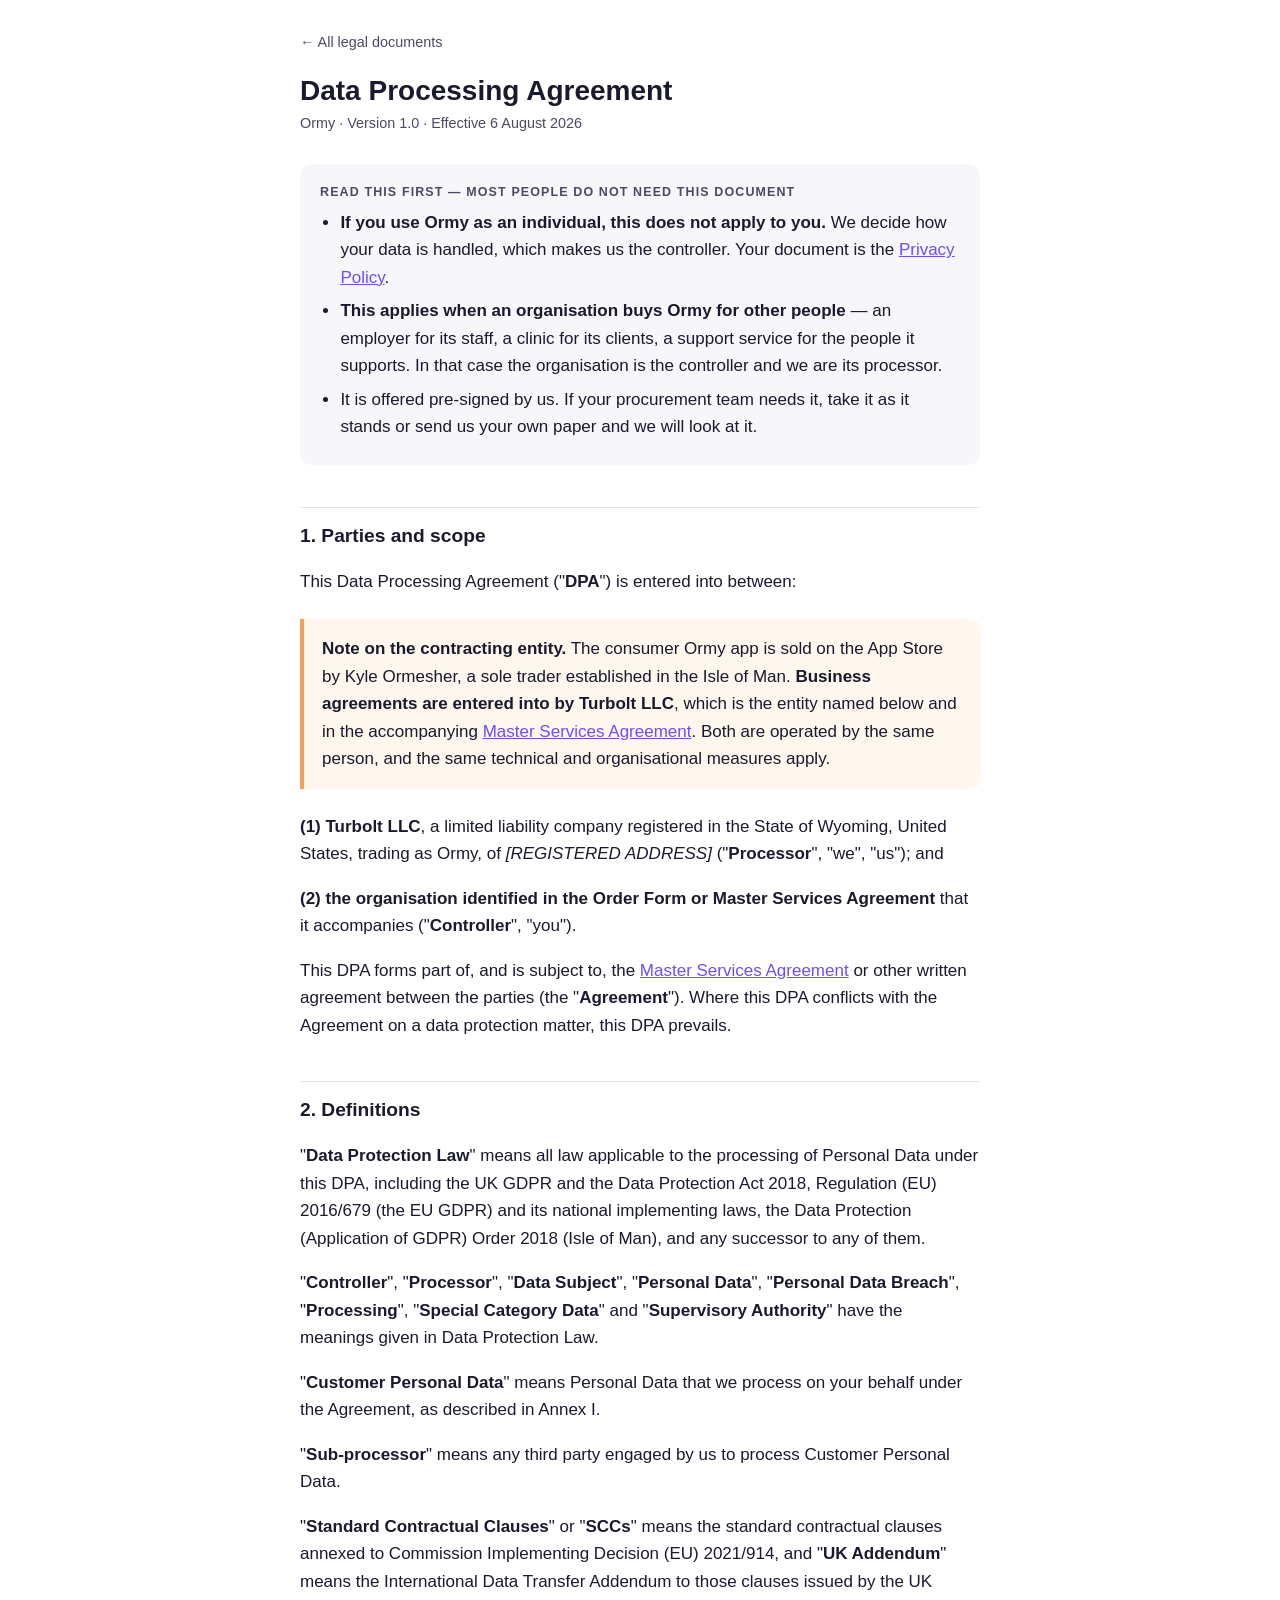
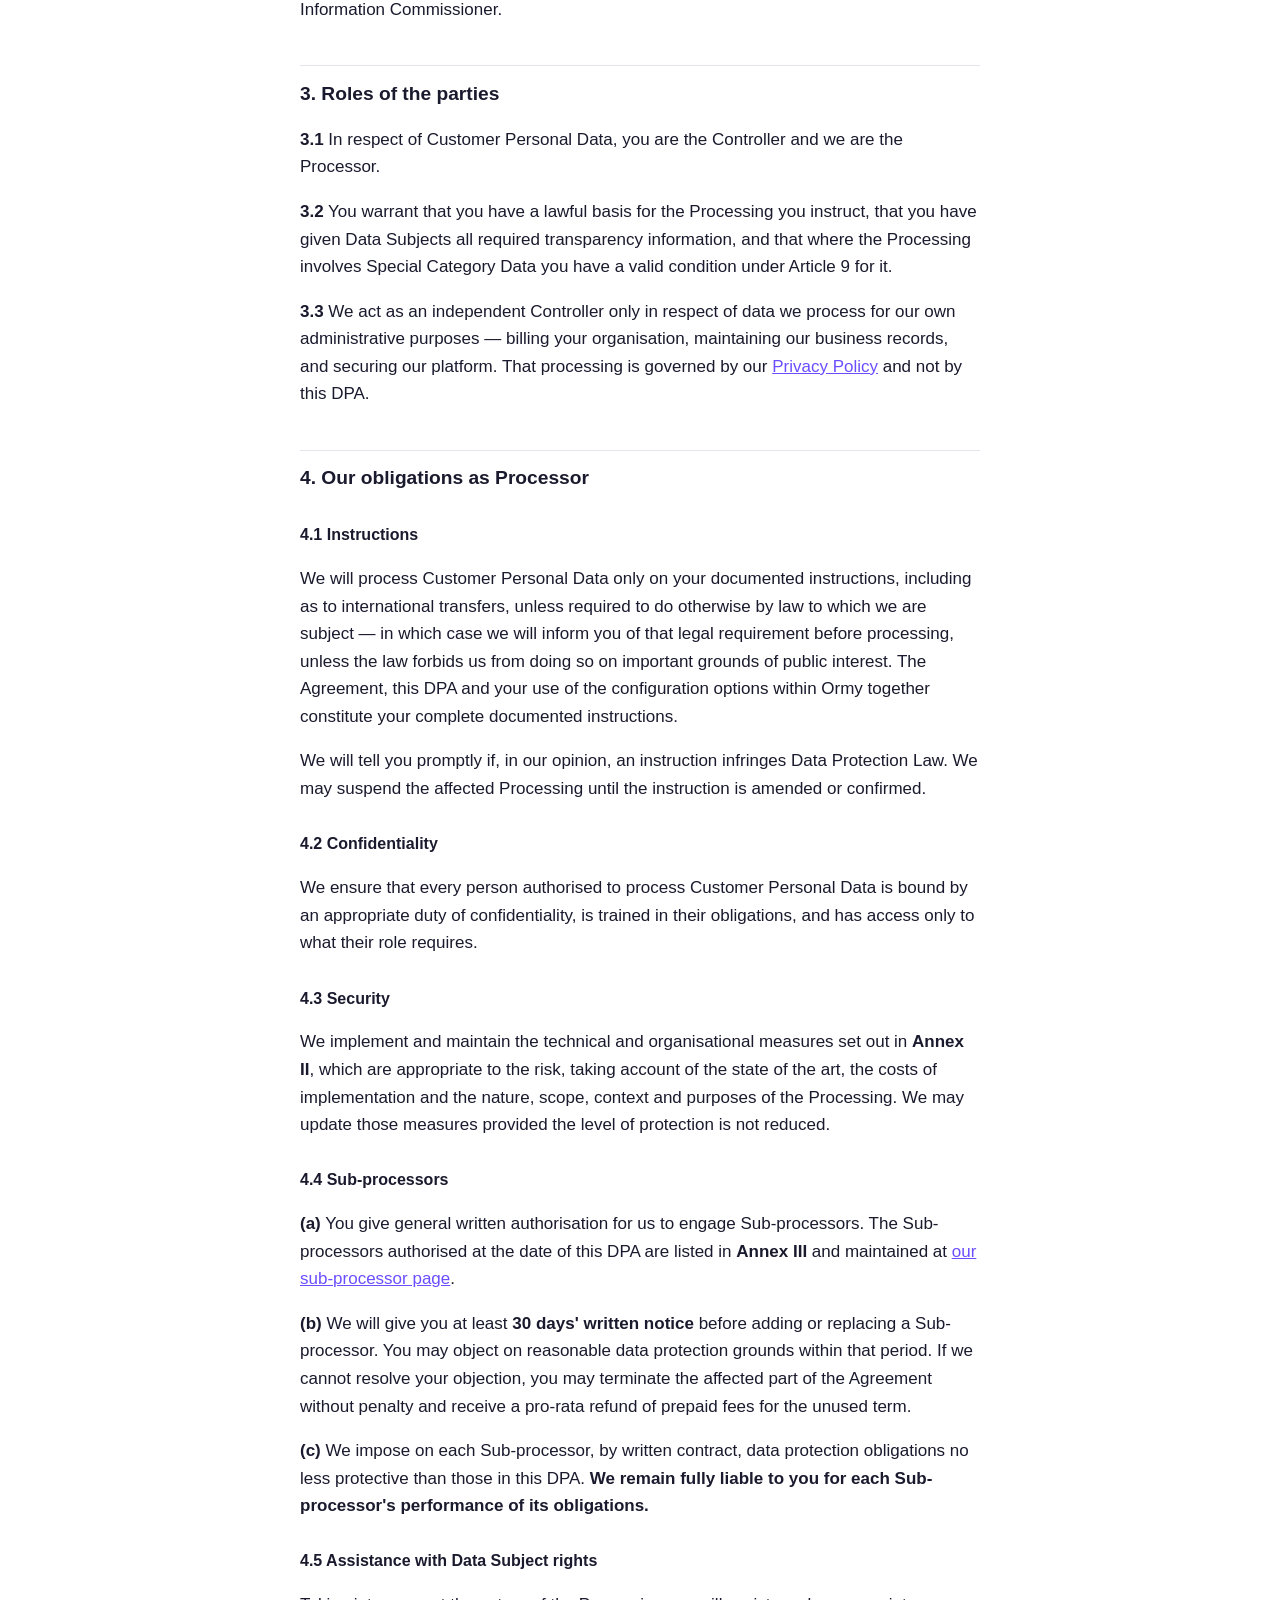
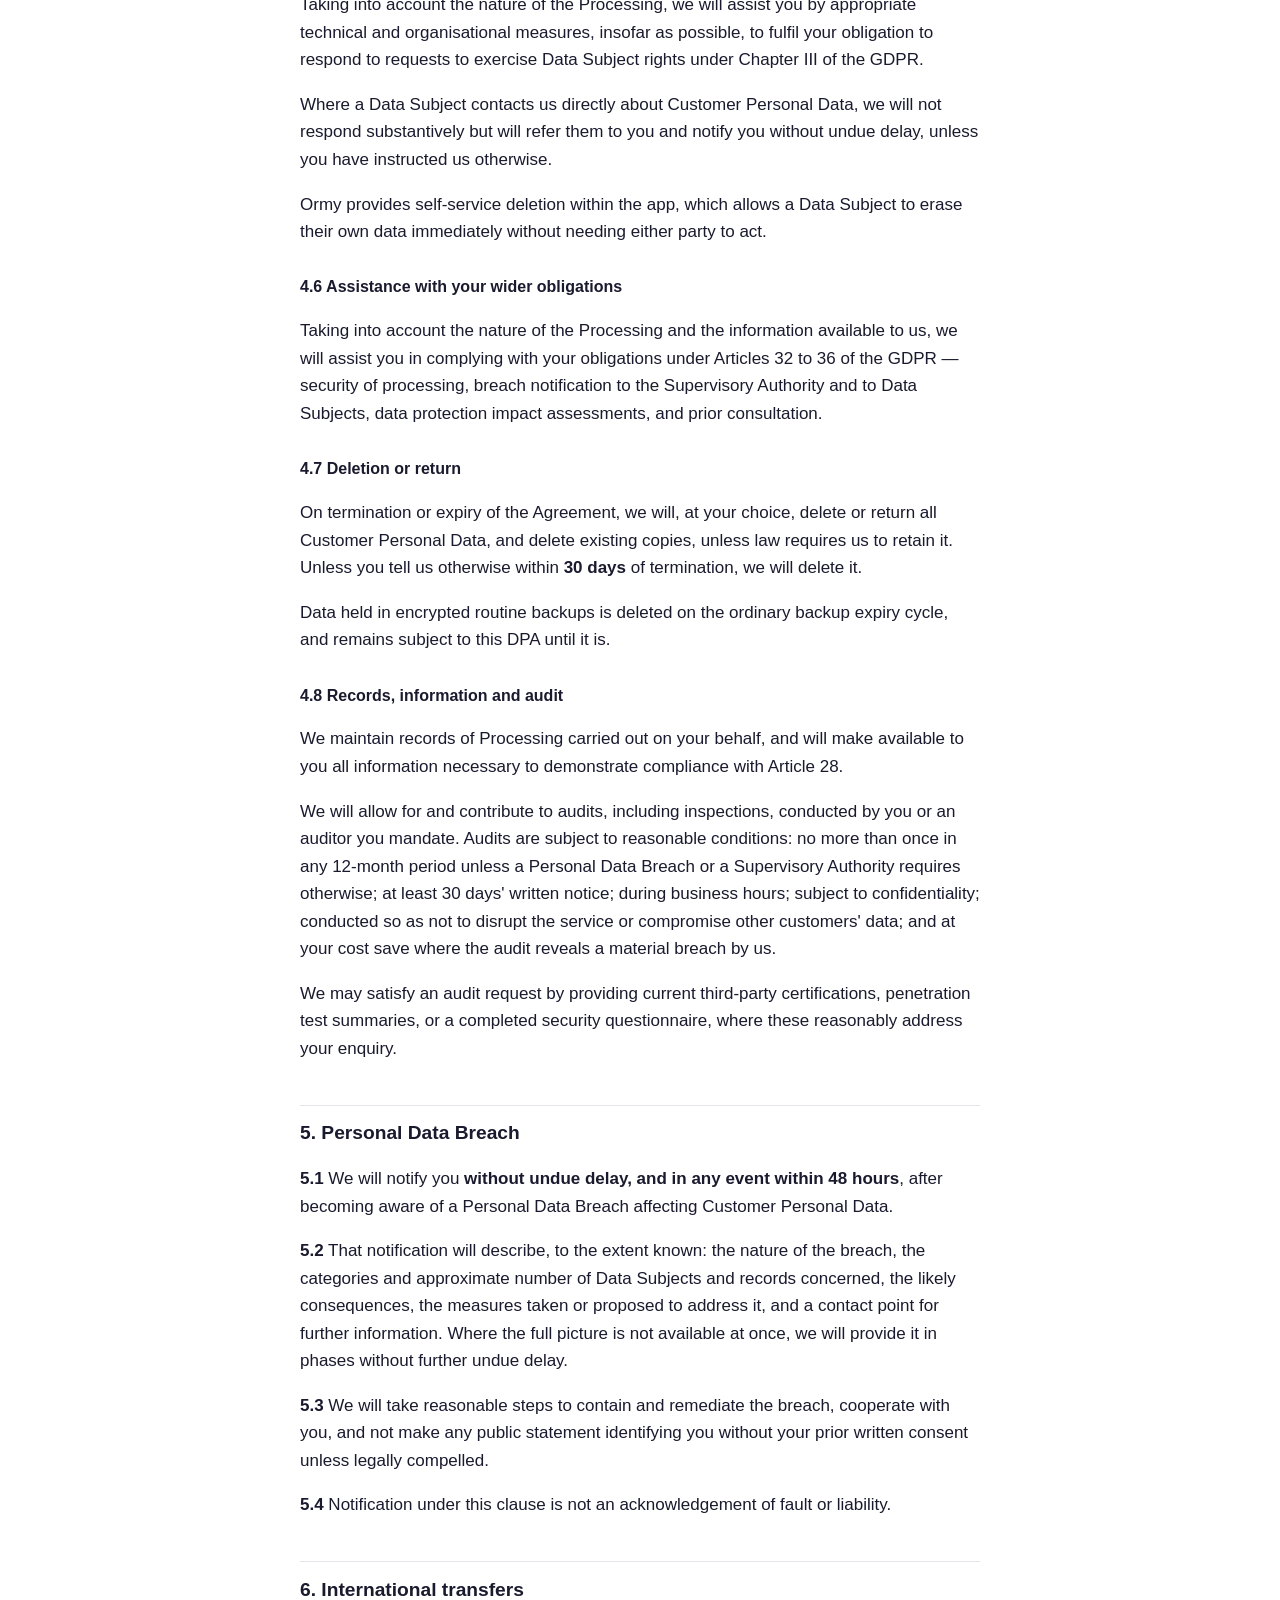
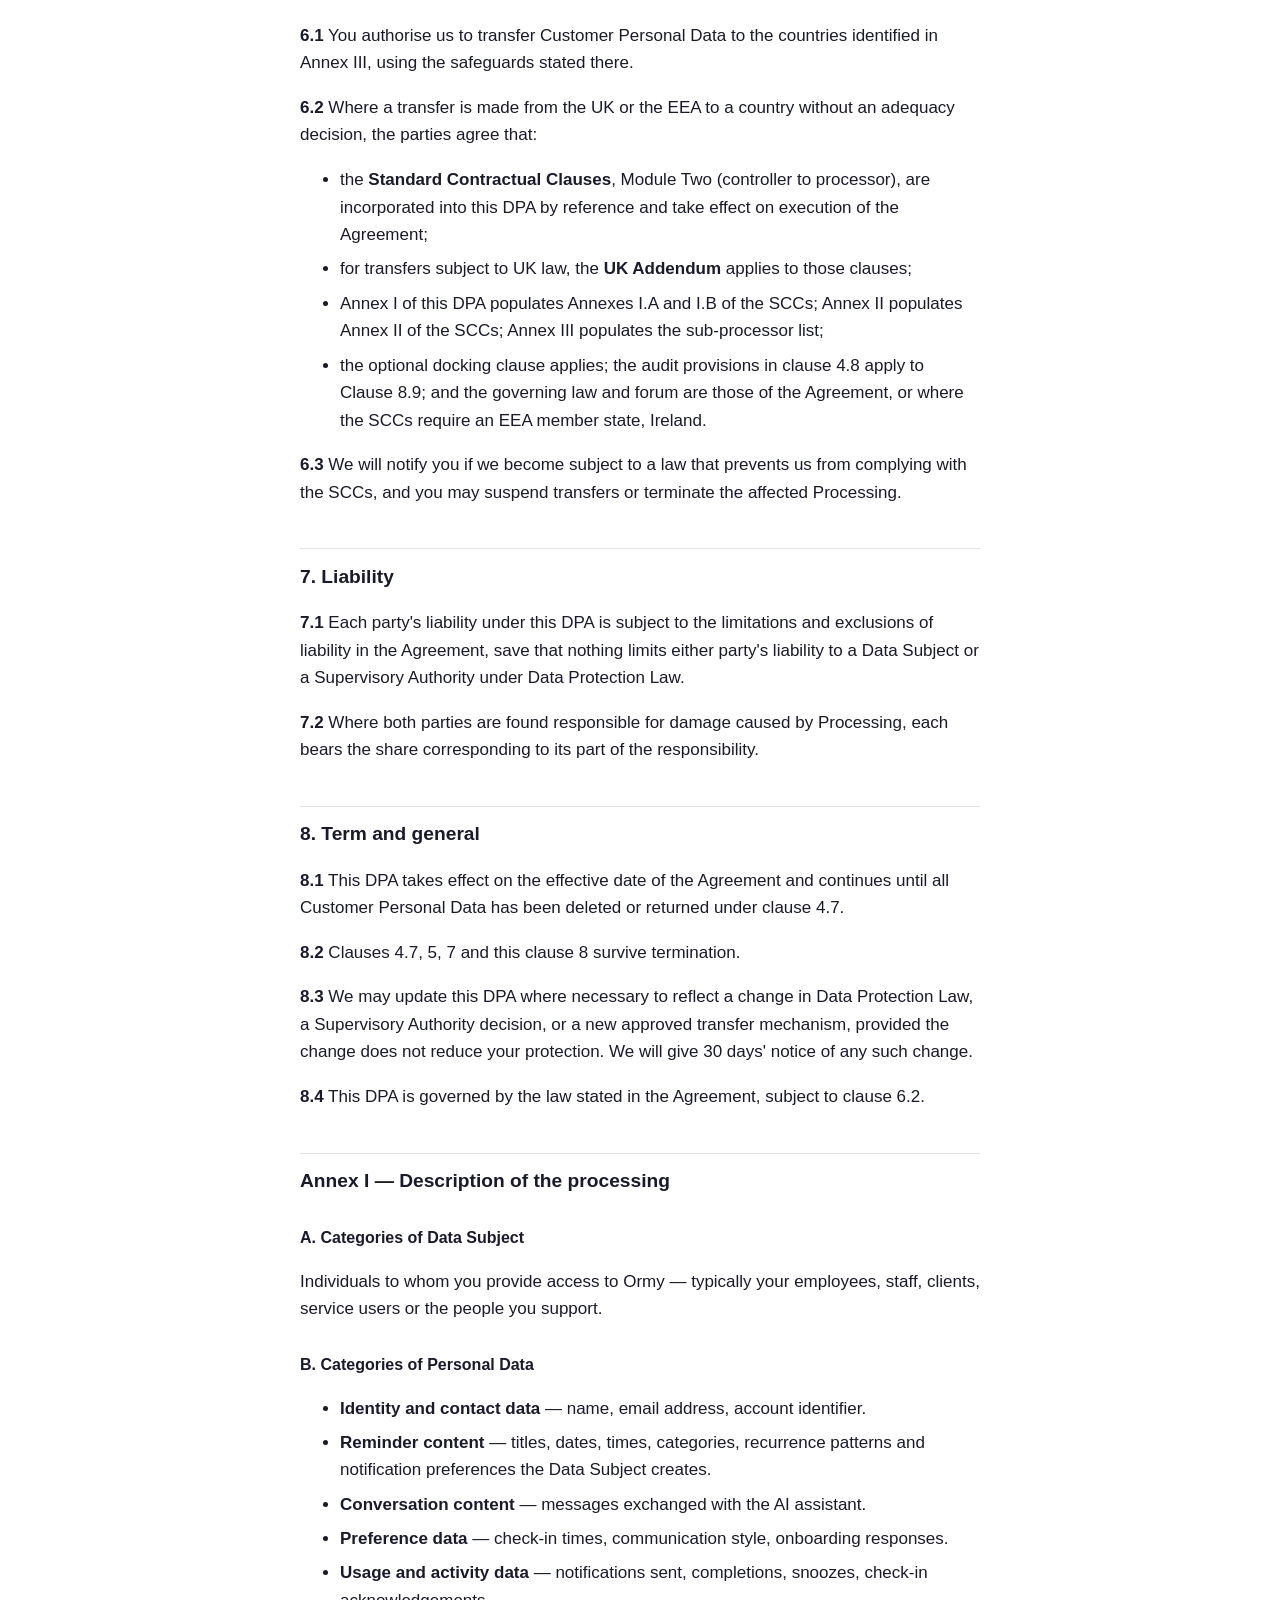
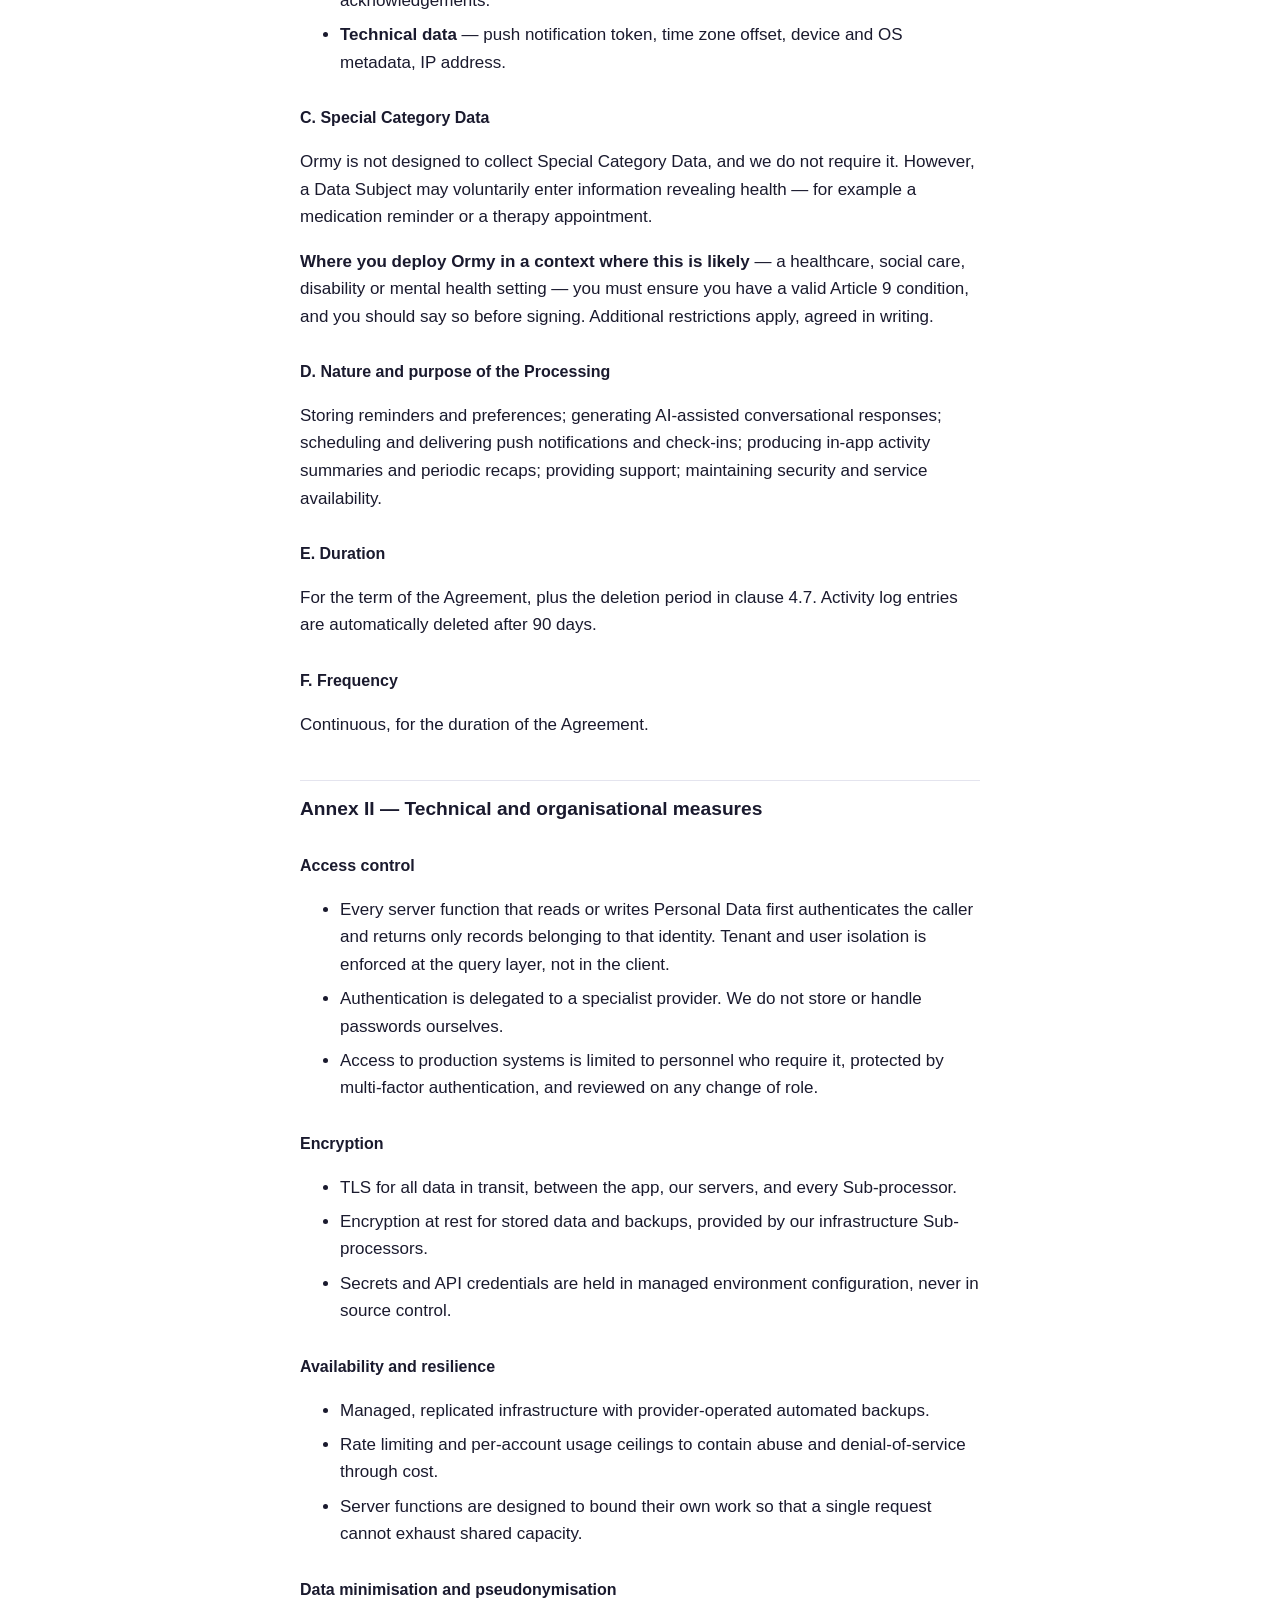
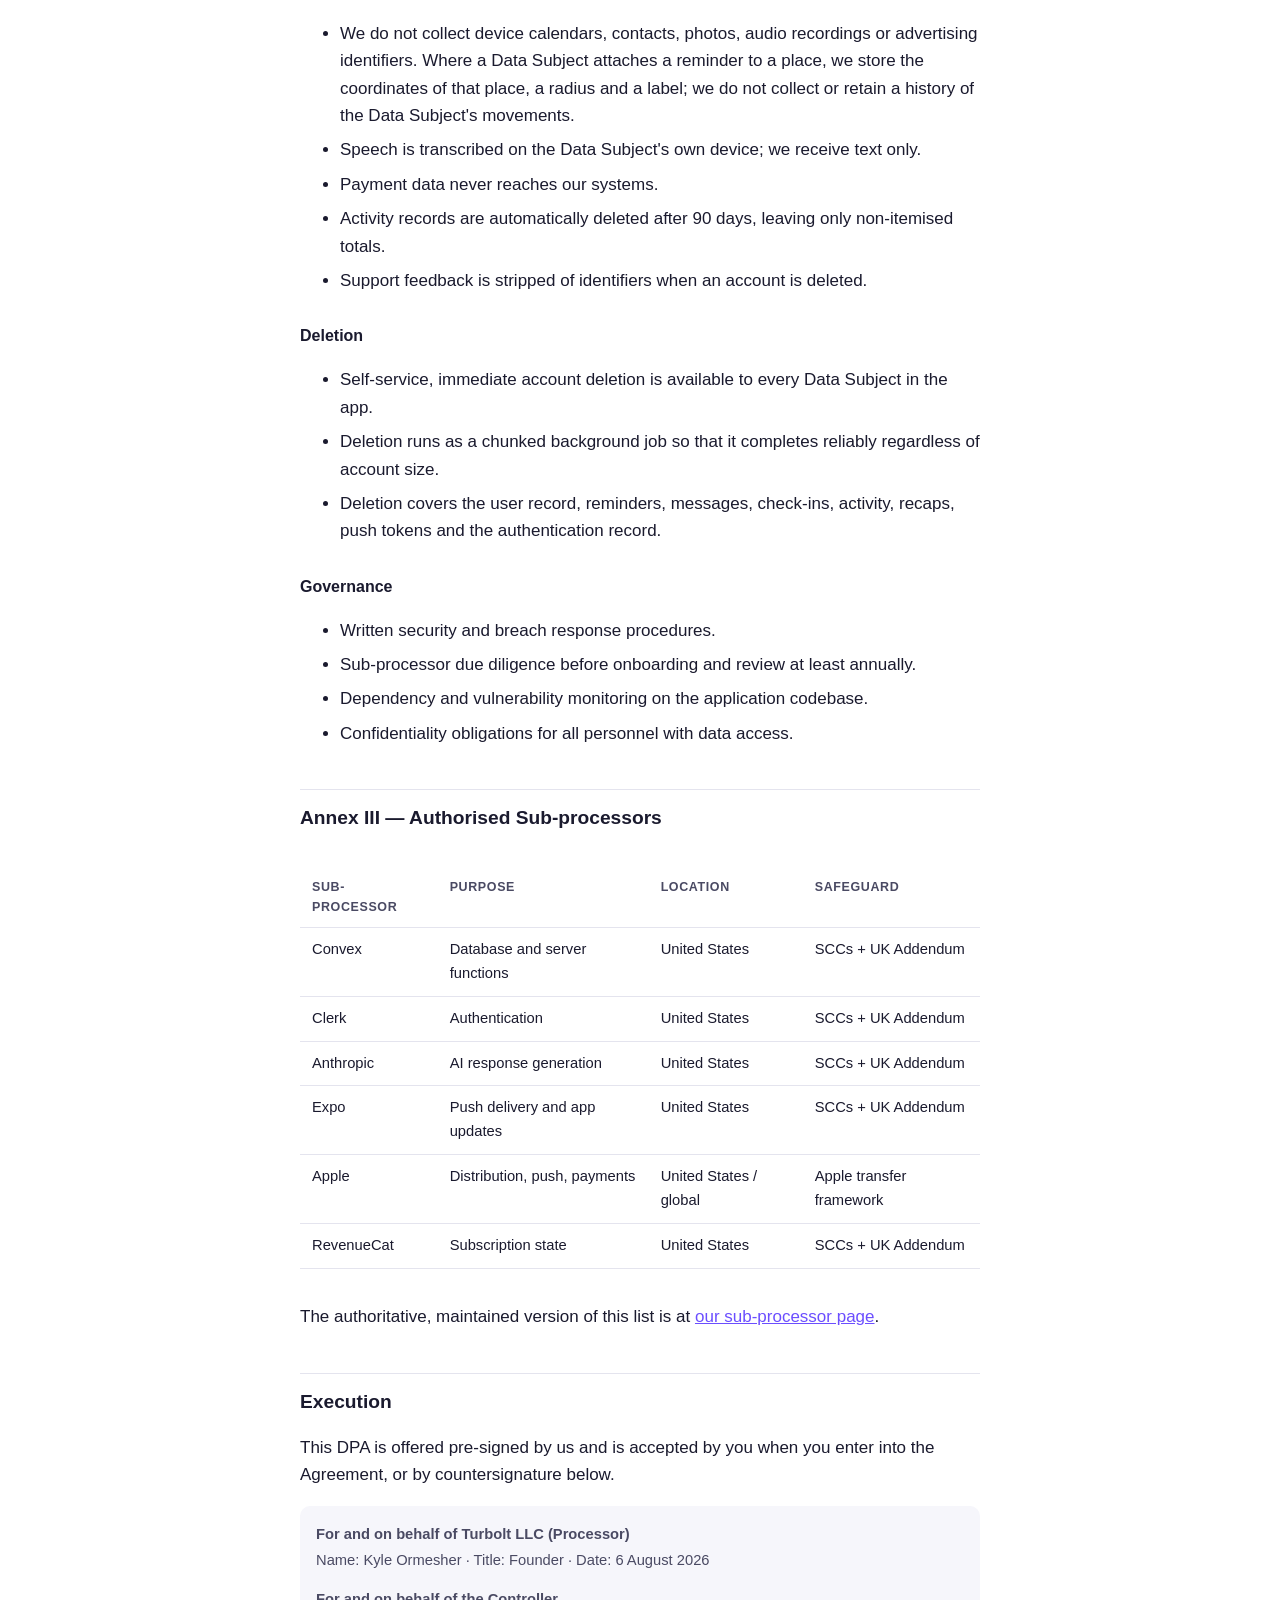
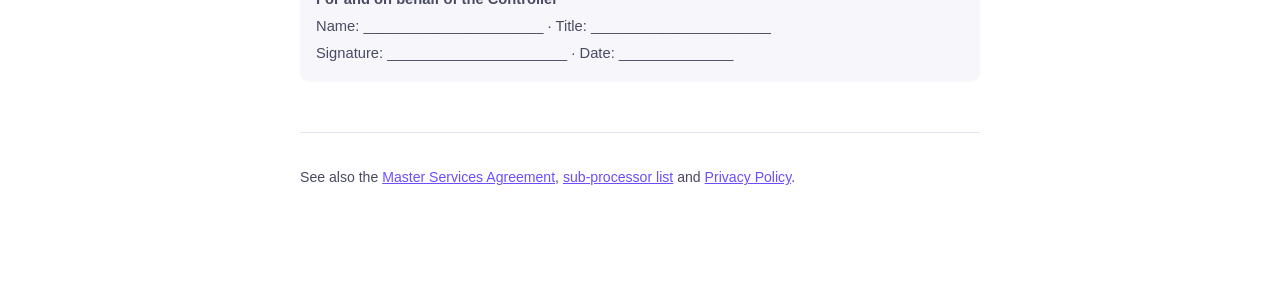
==== dpa.html @ c27d88f0 "Publish the full legal pack, and correct what it said about location The site was serving two July s" ====
<!DOCTYPE html>
<html lang="en">
<head>
<meta charset="utf-8">
<meta name="viewport" content="width=device-width, initial-scale=1">
<title>Ormy — Data Processing Agreement</title>
<link rel="stylesheet" href="style.css">
</head>
<body>

<a class="back" href="index.html">← All legal documents</a>

<h1>Data Processing Agreement</h1>
<p class="updated">Ormy · Version 1.0 · Effective 6 August 2026</p>

<div class="summary">
  <h2>Read this first — most people do not need this document</h2>
  <ul>
    <li><strong>If you use Ormy as an individual, this does not apply to you.</strong> We decide how your data is handled, which makes us the controller. Your document is the <a href="privacy.html">Privacy Policy</a>.</li>
    <li><strong>This applies when an organisation buys Ormy for other people</strong> — an employer for its staff, a clinic for its clients, a support service for the people it supports. In that case the organisation is the controller and we are its processor.</li>
    <li>It is offered pre-signed by us. If your procurement team needs it, take it as it stands or send us your own paper and we will look at it.</li>
  </ul>
</div>

<h2>1. Parties and scope</h2>

<p>This Data Processing Agreement ("<strong>DPA</strong>") is entered into between:</p>

<div class="important">
  <p><strong>Note on the contracting entity.</strong> The consumer Ormy app is sold on the App Store by Kyle Ormesher, a sole trader established in the Isle of Man. <strong>Business agreements are entered into by Turbolt LLC</strong>, which is the entity named below and in the accompanying <a href="msa.html">Master Services Agreement</a>. Both are operated by the same person, and the same technical and organisational measures apply.</p>
</div>

<p><strong>(1) Turbolt LLC</strong>, a limited liability company registered in the State of Wyoming, United States, trading as Ormy, of <em>[REGISTERED ADDRESS]</em> ("<strong>Processor</strong>", "we", "us"); and</p>

<p><strong>(2) the organisation identified in the Order Form or Master Services Agreement</strong> that it accompanies ("<strong>Controller</strong>", "you").</p>

<p>This DPA forms part of, and is subject to, the <a href="msa.html">Master Services Agreement</a> or other written agreement between the parties (the "<strong>Agreement</strong>"). Where this DPA conflicts with the Agreement on a data protection matter, this DPA prevails.</p>

<h2>2. Definitions</h2>

<p>"<strong>Data Protection Law</strong>" means all law applicable to the processing of Personal Data under this DPA, including the UK GDPR and the Data Protection Act 2018, Regulation (EU) 2016/679 (the EU GDPR) and its national implementing laws, the Data Protection (Application of GDPR) Order 2018 (Isle of Man), and any successor to any of them.</p>

<p>"<strong>Controller</strong>", "<strong>Processor</strong>", "<strong>Data Subject</strong>", "<strong>Personal Data</strong>", "<strong>Personal Data Breach</strong>", "<strong>Processing</strong>", "<strong>Special Category Data</strong>" and "<strong>Supervisory Authority</strong>" have the meanings given in Data Protection Law.</p>

<p>"<strong>Customer Personal Data</strong>" means Personal Data that we process on your behalf under the Agreement, as described in Annex I.</p>

<p>"<strong>Sub-processor</strong>" means any third party engaged by us to process Customer Personal Data.</p>

<p>"<strong>Standard Contractual Clauses</strong>" or "<strong>SCCs</strong>" means the standard contractual clauses annexed to Commission Implementing Decision (EU) 2021/914, and "<strong>UK Addendum</strong>" means the International Data Transfer Addendum to those clauses issued by the UK Information Commissioner.</p>

<h2>3. Roles of the parties</h2>

<p><strong>3.1</strong> In respect of Customer Personal Data, you are the Controller and we are the Processor.</p>

<p><strong>3.2</strong> You warrant that you have a lawful basis for the Processing you instruct, that you have given Data Subjects all required transparency information, and that where the Processing involves Special Category Data you have a valid condition under Article 9 for it.</p>

<p><strong>3.3</strong> We act as an independent Controller only in respect of data we process for our own administrative purposes — billing your organisation, maintaining our business records, and securing our platform. That processing is governed by our <a href="privacy.html">Privacy Policy</a> and not by this DPA.</p>

<h2>4. Our obligations as Processor</h2>

<h3>4.1 Instructions</h3>

<p>We will process Customer Personal Data only on your documented instructions, including as to international transfers, unless required to do otherwise by law to which we are subject — in which case we will inform you of that legal requirement before processing, unless the law forbids us from doing so on important grounds of public interest. The Agreement, this DPA and your use of the configuration options within Ormy together constitute your complete documented instructions.</p>

<p>We will tell you promptly if, in our opinion, an instruction infringes Data Protection Law. We may suspend the affected Processing until the instruction is amended or confirmed.</p>

<h3>4.2 Confidentiality</h3>

<p>We ensure that every person authorised to process Customer Personal Data is bound by an appropriate duty of confidentiality, is trained in their obligations, and has access only to what their role requires.</p>

<h3>4.3 Security</h3>

<p>We implement and maintain the technical and organisational measures set out in <strong>Annex II</strong>, which are appropriate to the risk, taking account of the state of the art, the costs of implementation and the nature, scope, context and purposes of the Processing. We may update those measures provided the level of protection is not reduced.</p>

<h3>4.4 Sub-processors</h3>

<p><strong>(a)</strong> You give general written authorisation for us to engage Sub-processors. The Sub-processors authorised at the date of this DPA are listed in <strong>Annex III</strong> and maintained at <a href="subprocessors.html">our sub-processor page</a>.</p>

<p><strong>(b)</strong> We will give you at least <strong>30 days' written notice</strong> before adding or replacing a Sub-processor. You may object on reasonable data protection grounds within that period. If we cannot resolve your objection, you may terminate the affected part of the Agreement without penalty and receive a pro-rata refund of prepaid fees for the unused term.</p>

<p><strong>(c)</strong> We impose on each Sub-processor, by written contract, data protection obligations no less protective than those in this DPA. <strong>We remain fully liable to you for each Sub-processor's performance of its obligations.</strong></p>

<h3>4.5 Assistance with Data Subject rights</h3>

<p>Taking into account the nature of the Processing, we will assist you by appropriate technical and organisational measures, insofar as possible, to fulfil your obligation to respond to requests to exercise Data Subject rights under Chapter III of the GDPR.</p>

<p>Where a Data Subject contacts us directly about Customer Personal Data, we will not respond substantively but will refer them to you and notify you without undue delay, unless you have instructed us otherwise.</p>

<p>Ormy provides self-service deletion within the app, which allows a Data Subject to erase their own data immediately without needing either party to act.</p>

<h3>4.6 Assistance with your wider obligations</h3>

<p>Taking into account the nature of the Processing and the information available to us, we will assist you in complying with your obligations under Articles 32 to 36 of the GDPR — security of processing, breach notification to the Supervisory Authority and to Data Subjects, data protection impact assessments, and prior consultation.</p>

<h3>4.7 Deletion or return</h3>

<p>On termination or expiry of the Agreement, we will, at your choice, delete or return all Customer Personal Data, and delete existing copies, unless law requires us to retain it. Unless you tell us otherwise within <strong>30 days</strong> of termination, we will delete it.</p>

<p>Data held in encrypted routine backups is deleted on the ordinary backup expiry cycle, and remains subject to this DPA until it is.</p>

<h3>4.8 Records, information and audit</h3>

<p>We maintain records of Processing carried out on your behalf, and will make available to you all information necessary to demonstrate compliance with Article 28.</p>

<p>We will allow for and contribute to audits, including inspections, conducted by you or an auditor you mandate. Audits are subject to reasonable conditions: no more than once in any 12-month period unless a Personal Data Breach or a Supervisory Authority requires otherwise; at least 30 days' written notice; during business hours; subject to confidentiality; conducted so as not to disrupt the service or compromise other customers' data; and at your cost save where the audit reveals a material breach by us.</p>

<p>We may satisfy an audit request by providing current third-party certifications, penetration test summaries, or a completed security questionnaire, where these reasonably address your enquiry.</p>

<h2>5. Personal Data Breach</h2>

<p><strong>5.1</strong> We will notify you <strong>without undue delay, and in any event within 48 hours</strong>, after becoming aware of a Personal Data Breach affecting Customer Personal Data.</p>

<p><strong>5.2</strong> That notification will describe, to the extent known: the nature of the breach, the categories and approximate number of Data Subjects and records concerned, the likely consequences, the measures taken or proposed to address it, and a contact point for further information. Where the full picture is not available at once, we will provide it in phases without further undue delay.</p>

<p><strong>5.3</strong> We will take reasonable steps to contain and remediate the breach, cooperate with you, and not make any public statement identifying you without your prior written consent unless legally compelled.</p>

<p><strong>5.4</strong> Notification under this clause is not an acknowledgement of fault or liability.</p>

<h2>6. International transfers</h2>

<p><strong>6.1</strong> You authorise us to transfer Customer Personal Data to the countries identified in Annex III, using the safeguards stated there.</p>

<p><strong>6.2</strong> Where a transfer is made from the UK or the EEA to a country without an adequacy decision, the parties agree that:</p>

<ul>
  <li>the <strong>Standard Contractual Clauses</strong>, Module Two (controller to processor), are incorporated into this DPA by reference and take effect on execution of the Agreement;</li>
  <li>for transfers subject to UK law, the <strong>UK Addendum</strong> applies to those clauses;</li>
  <li>Annex I of this DPA populates Annexes I.A and I.B of the SCCs; Annex II populates Annex II of the SCCs; Annex III populates the sub-processor list;</li>
  <li>the optional docking clause applies; the audit provisions in clause 4.8 apply to Clause 8.9; and the governing law and forum are those of the Agreement, or where the SCCs require an EEA member state, Ireland.</li>
</ul>

<p><strong>6.3</strong> We will notify you if we become subject to a law that prevents us from complying with the SCCs, and you may suspend transfers or terminate the affected Processing.</p>

<h2>7. Liability</h2>

<p><strong>7.1</strong> Each party's liability under this DPA is subject to the limitations and exclusions of liability in the Agreement, save that nothing limits either party's liability to a Data Subject or a Supervisory Authority under Data Protection Law.</p>

<p><strong>7.2</strong> Where both parties are found responsible for damage caused by Processing, each bears the share corresponding to its part of the responsibility.</p>

<h2>8. Term and general</h2>

<p><strong>8.1</strong> This DPA takes effect on the effective date of the Agreement and continues until all Customer Personal Data has been deleted or returned under clause 4.7.</p>

<p><strong>8.2</strong> Clauses 4.7, 5, 7 and this clause 8 survive termination.</p>

<p><strong>8.3</strong> We may update this DPA where necessary to reflect a change in Data Protection Law, a Supervisory Authority decision, or a new approved transfer mechanism, provided the change does not reduce your protection. We will give 30 days' notice of any such change.</p>

<p><strong>8.4</strong> This DPA is governed by the law stated in the Agreement, subject to clause 6.2.</p>

<h2>Annex I — Description of the processing</h2>

<h3>A. Categories of Data Subject</h3>
<p>Individuals to whom you provide access to Ormy — typically your employees, staff, clients, service users or the people you support.</p>

<h3>B. Categories of Personal Data</h3>
<ul>
  <li><strong>Identity and contact data</strong> — name, email address, account identifier.</li>
  <li><strong>Reminder content</strong> — titles, dates, times, categories, recurrence patterns and notification preferences the Data Subject creates.</li>
  <li><strong>Conversation content</strong> — messages exchanged with the AI assistant.</li>
  <li><strong>Preference data</strong> — check-in times, communication style, onboarding responses.</li>
  <li><strong>Usage and activity data</strong> — notifications sent, completions, snoozes, check-in acknowledgements.</li>
  <li><strong>Technical data</strong> — push notification token, time zone offset, device and OS metadata, IP address.</li>
</ul>

<h3>C. Special Category Data</h3>
<p>Ormy is not designed to collect Special Category Data, and we do not require it. However, a Data Subject may voluntarily enter information revealing health — for example a medication reminder or a therapy appointment.</p>
<p><strong>Where you deploy Ormy in a context where this is likely</strong> — a healthcare, social care, disability or mental health setting — you must ensure you have a valid Article 9 condition, and you should say so before signing. Additional restrictions apply, agreed in writing.</p>

<h3>D. Nature and purpose of the Processing</h3>
<p>Storing reminders and preferences; generating AI-assisted conversational responses; scheduling and delivering push notifications and check-ins; producing in-app activity summaries and periodic recaps; providing support; maintaining security and service availability.</p>

<h3>E. Duration</h3>
<p>For the term of the Agreement, plus the deletion period in clause 4.7. Activity log entries are automatically deleted after 90 days.</p>

<h3>F. Frequency</h3>
<p>Continuous, for the duration of the Agreement.</p>

<h2>Annex II — Technical and organisational measures</h2>

<h3>Access control</h3>
<ul>
  <li>Every server function that reads or writes Personal Data first authenticates the caller and returns only records belonging to that identity. Tenant and user isolation is enforced at the query layer, not in the client.</li>
  <li>Authentication is delegated to a specialist provider. We do not store or handle passwords ourselves.</li>
  <li>Access to production systems is limited to personnel who require it, protected by multi-factor authentication, and reviewed on any change of role.</li>
</ul>

<h3>Encryption</h3>
<ul>
  <li>TLS for all data in transit, between the app, our servers, and every Sub-processor.</li>
  <li>Encryption at rest for stored data and backups, provided by our infrastructure Sub-processors.</li>
  <li>Secrets and API credentials are held in managed environment configuration, never in source control.</li>
</ul>

<h3>Availability and resilience</h3>
<ul>
  <li>Managed, replicated infrastructure with provider-operated automated backups.</li>
  <li>Rate limiting and per-account usage ceilings to contain abuse and denial-of-service through cost.</li>
  <li>Server functions are designed to bound their own work so that a single request cannot exhaust shared capacity.</li>
</ul>

<h3>Data minimisation and pseudonymisation</h3>
<ul>
  <li>We do not collect device calendars, contacts, photos, audio recordings or advertising identifiers. Where a Data Subject attaches a reminder to a place, we store the coordinates of that place, a radius and a label; we do not collect or retain a history of the Data Subject's movements.</li>
  <li>Speech is transcribed on the Data Subject's own device; we receive text only.</li>
  <li>Payment data never reaches our systems.</li>
  <li>Activity records are automatically deleted after 90 days, leaving only non-itemised totals.</li>
  <li>Support feedback is stripped of identifiers when an account is deleted.</li>
</ul>

<h3>Deletion</h3>
<ul>
  <li>Self-service, immediate account deletion is available to every Data Subject in the app.</li>
  <li>Deletion runs as a chunked background job so that it completes reliably regardless of account size.</li>
  <li>Deletion covers the user record, reminders, messages, check-ins, activity, recaps, push tokens and the authentication record.</li>
</ul>

<h3>Governance</h3>
<ul>
  <li>Written security and breach response procedures.</li>
  <li>Sub-processor due diligence before onboarding and review at least annually.</li>
  <li>Dependency and vulnerability monitoring on the application codebase.</li>
  <li>Confidentiality obligations for all personnel with data access.</li>
</ul>

<h2>Annex III — Authorised Sub-processors</h2>

<div class="table-wrap">
<table>
  <thead><tr><th>Sub-processor</th><th>Purpose</th><th>Location</th><th>Safeguard</th></tr></thead>
  <tbody>
    <tr><td>Convex</td><td>Database and server functions</td><td>United States</td><td>SCCs + UK Addendum</td></tr>
    <tr><td>Clerk</td><td>Authentication</td><td>United States</td><td>SCCs + UK Addendum</td></tr>
    <tr><td>Anthropic</td><td>AI response generation</td><td>United States</td><td>SCCs + UK Addendum</td></tr>
    <tr><td>Expo</td><td>Push delivery and app updates</td><td>United States</td><td>SCCs + UK Addendum</td></tr>
    <tr><td>Apple</td><td>Distribution, push, payments</td><td>United States / global</td><td>Apple transfer framework</td></tr>
    <tr><td>RevenueCat</td><td>Subscription state</td><td>United States</td><td>SCCs + UK Addendum</td></tr>
  </tbody>
</table>
</div>

<p>The authoritative, maintained version of this list is at <a href="subprocessors.html">our sub-processor page</a>.</p>

<h2>Execution</h2>

<p>This DPA is offered pre-signed by us and is accepted by you when you enter into the Agreement, or by countersignature below.</p>

<div class="entity">
  <p><strong>For and on behalf of Turbolt LLC (Processor)</strong></p>
  <p>Name: Kyle Ormesher · Title: Founder · Date: 6 August 2026</p>
  <p style="margin-top:1em;"><strong>For and on behalf of the Controller</strong></p>
  <p>Name: ______________________ · Title: ______________________</p>
  <p>Signature: ______________________ · Date: ______________</p>
</div>

<footer>
  <p>See also the <a href="msa.html">Master Services Agreement</a>, <a href="subprocessors.html">sub-processor list</a> and <a href="privacy.html">Privacy Policy</a>.</p>
</footer>

</body>
</html>
---- style.css ----
/* Shared styling for every Ormy legal page.
   One file so a change to type or colour lands on all of them at once — these
   documents get amended far more often than they get redesigned. */

:root {
  color-scheme: light dark;
  --ink: #1a1a2e;
  --ink-soft: #4a4a63;
  --bg: #ffffff;
  --rule: #e4e4ee;
  --accent: #6b4eff;
  --panel: #f6f6fb;
  --warn-bg: #fff6ed;
  --warn-edge: #f0a05a;
}

@media (prefers-color-scheme: dark) {
  :root {
    --ink: #e8e8f0;
    --ink-soft: #a9a9c0;
    --bg: #0d0d1a;
    --rule: #26263a;
    --accent: #9d8cff;
    --panel: #15152a;
    --warn-bg: #2a1d12;
    --warn-edge: #b8763a;
  }
}

* { box-sizing: border-box; }

body {
  font-family: -apple-system, BlinkMacSystemFont, "Segoe UI", Roboto, sans-serif;
  max-width: 720px;
  margin: 0 auto;
  padding: 28px 20px 80px;
  line-height: 1.62;
  color: var(--ink);
  background: var(--bg);
  font-size: 17px;
  -webkit-text-size-adjust: 100%;
}

a { color: var(--accent); }

h1 { font-size: 1.75rem; line-height: 1.2; margin: 0 0 0.15em; }
h2 { font-size: 1.2rem; margin-top: 2.2em; padding-top: 0.6em; border-top: 1px solid var(--rule); }
h3 { font-size: 1rem; margin-top: 1.8em; margin-bottom: 0.4em; }

.updated { color: var(--ink-soft); font-size: 0.9rem; margin: 0 0 2em; }
.lede { font-size: 1.05rem; }

/* The plain-English summary that opens each document. Not a substitute for the
   terms, and says so — but it is the only part most people will ever read. */
.summary {
  background: var(--panel);
  border-radius: 12px;
  padding: 18px 20px;
  margin: 0 0 2em;
}
.summary h2 {
  margin: 0 0 0.5em;
  border: 0;
  padding: 0;
  font-size: 0.78rem;
  letter-spacing: 0.09em;
  text-transform: uppercase;
  color: var(--ink-soft);
}
.summary ul { margin: 0; padding-left: 1.2em; }
.summary li { margin-bottom: 0.35em; }

/* Clauses a user genuinely needs to have seen. UK consumer law only enforces a
   liability limit that was brought to the reader's attention — burying it in
   grey body copy is how these clauses get struck out. */
.important {
  background: var(--warn-bg);
  border-left: 4px solid var(--warn-edge);
  border-radius: 0 10px 10px 0;
  padding: 16px 18px;
  margin: 1.4em 0;
}
.important p:first-child { margin-top: 0; }
.important p:last-child { margin-bottom: 0; }

table {
  width: 100%;
  border-collapse: collapse;
  margin: 1.2em 0;
  font-size: 0.92rem;
}
th, td {
  text-align: left;
  vertical-align: top;
  padding: 10px 12px;
  border-bottom: 1px solid var(--rule);
}
th { font-size: 0.78rem; letter-spacing: 0.05em; text-transform: uppercase; color: var(--ink-soft); }

.table-wrap { overflow-x: auto; -webkit-overflow-scrolling: touch; }

.entity {
  font-size: 0.92rem;
  color: var(--ink-soft);
  background: var(--panel);
  border-radius: 10px;
  padding: 14px 16px;
}
.entity p { margin: 0.2em 0; }

.back {
  display: inline-block;
  margin-bottom: 1.4em;
  font-size: 0.9rem;
  text-decoration: none;
  color: var(--ink-soft);
}
.back:hover { color: var(--accent); }

footer {
  margin-top: 3.5em;
  padding-top: 1.4em;
  border-top: 1px solid var(--rule);
  font-size: 0.88rem;
  color: var(--ink-soft);
}

ol li, ul li { margin-bottom: 0.4em; }
code { background: var(--panel); padding: 1px 5px; border-radius: 4px; font-size: 0.88em; }
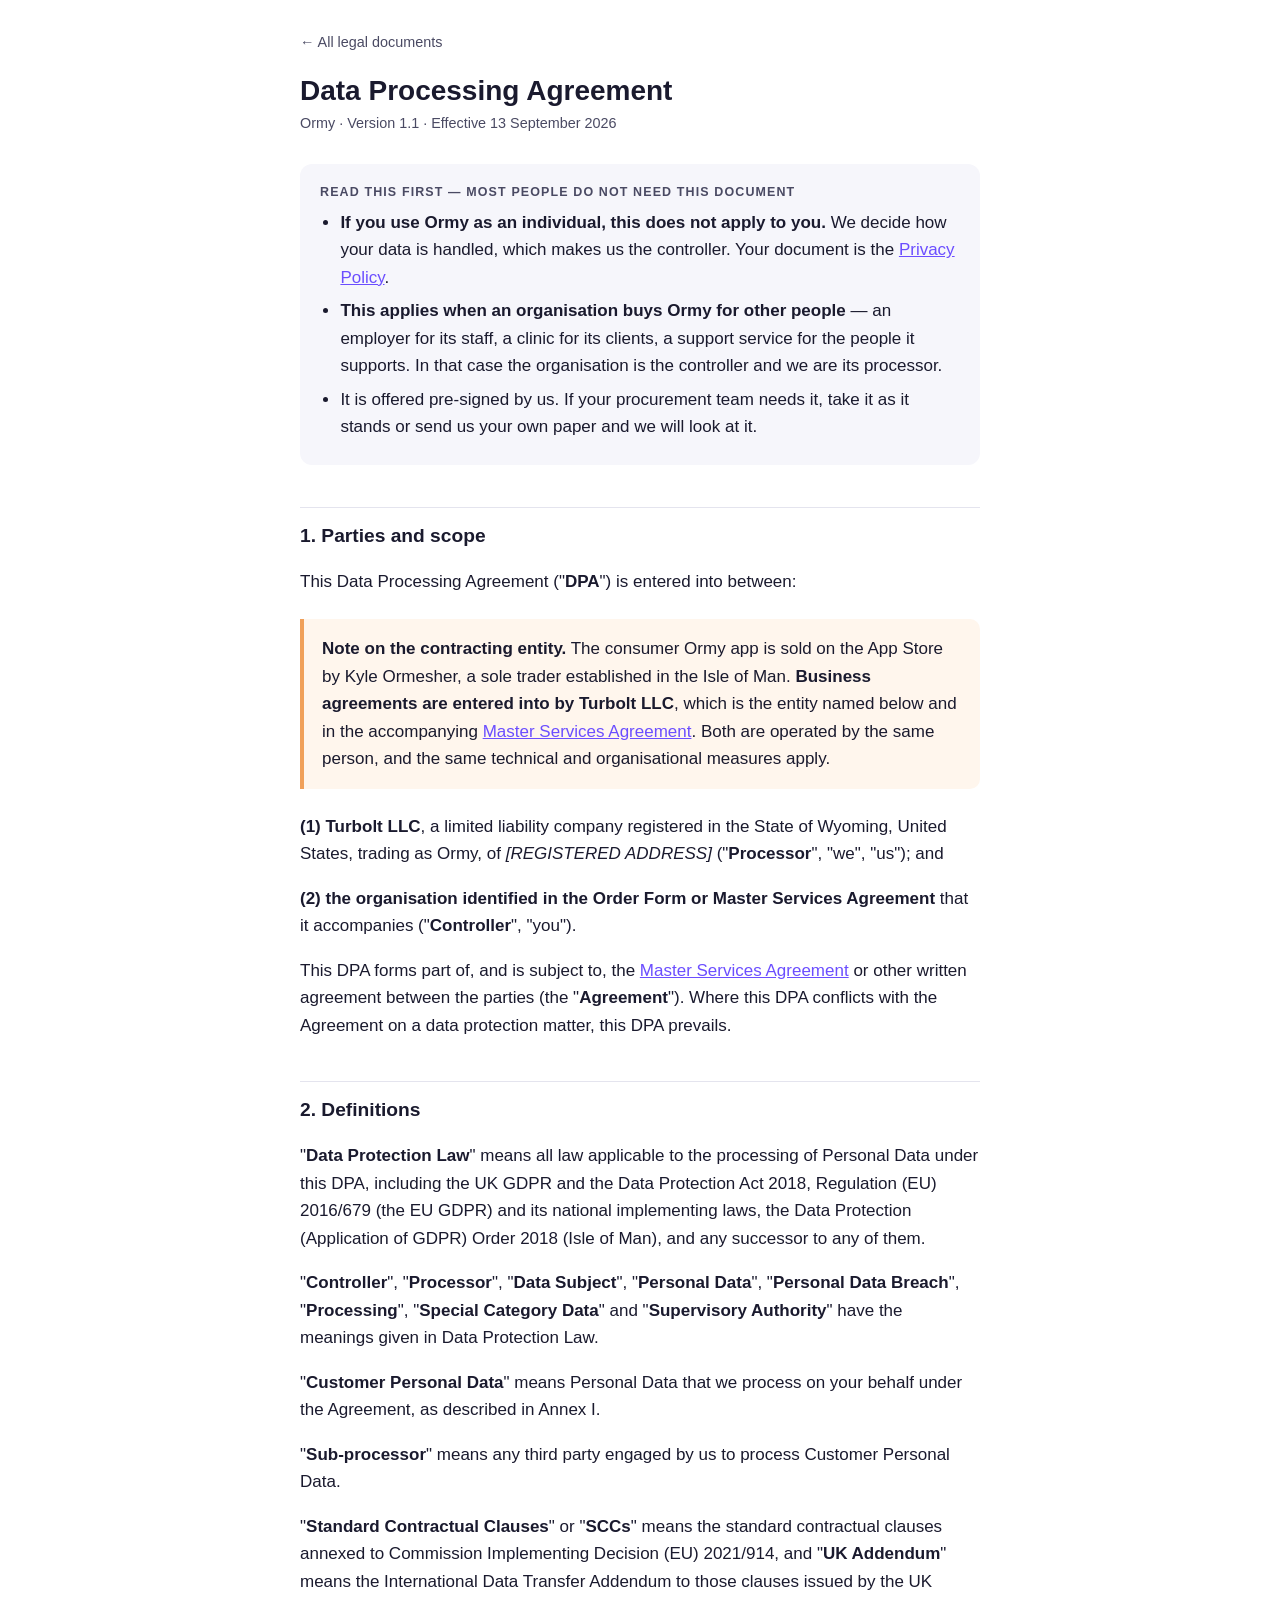
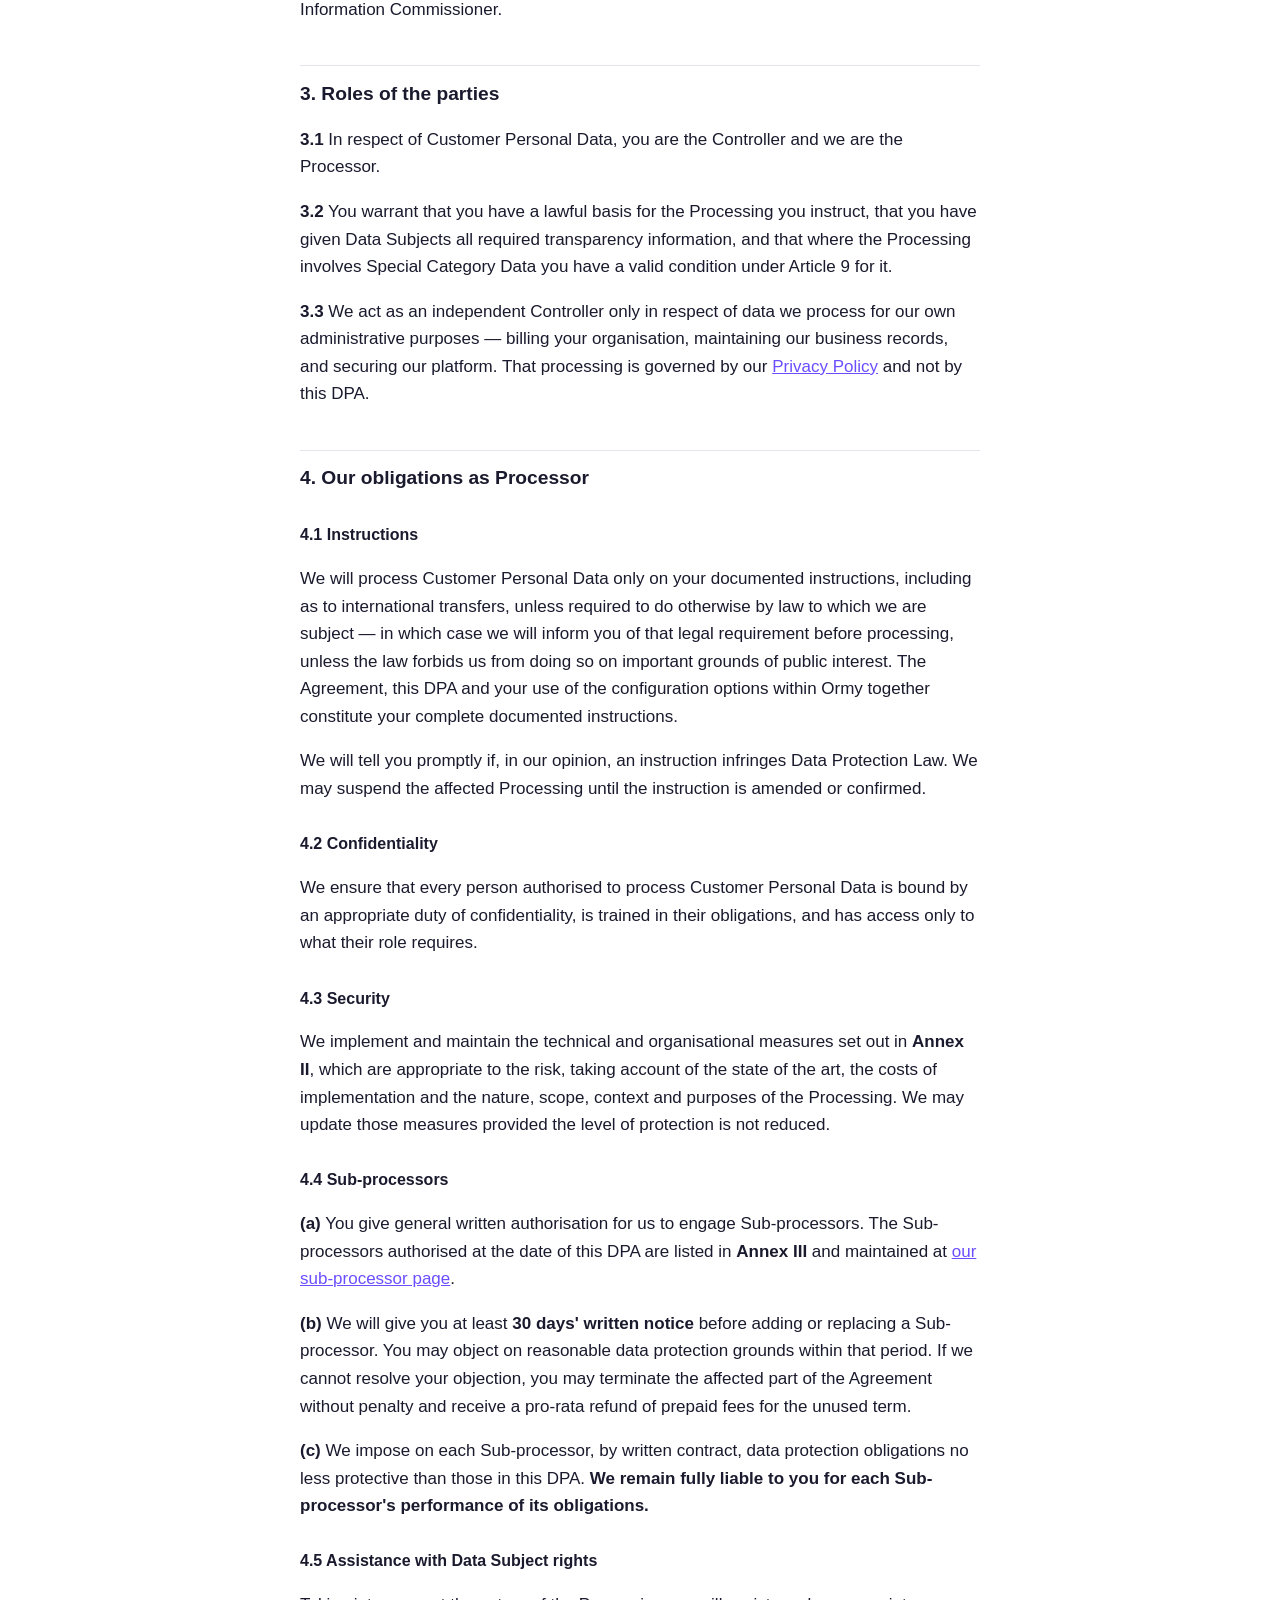
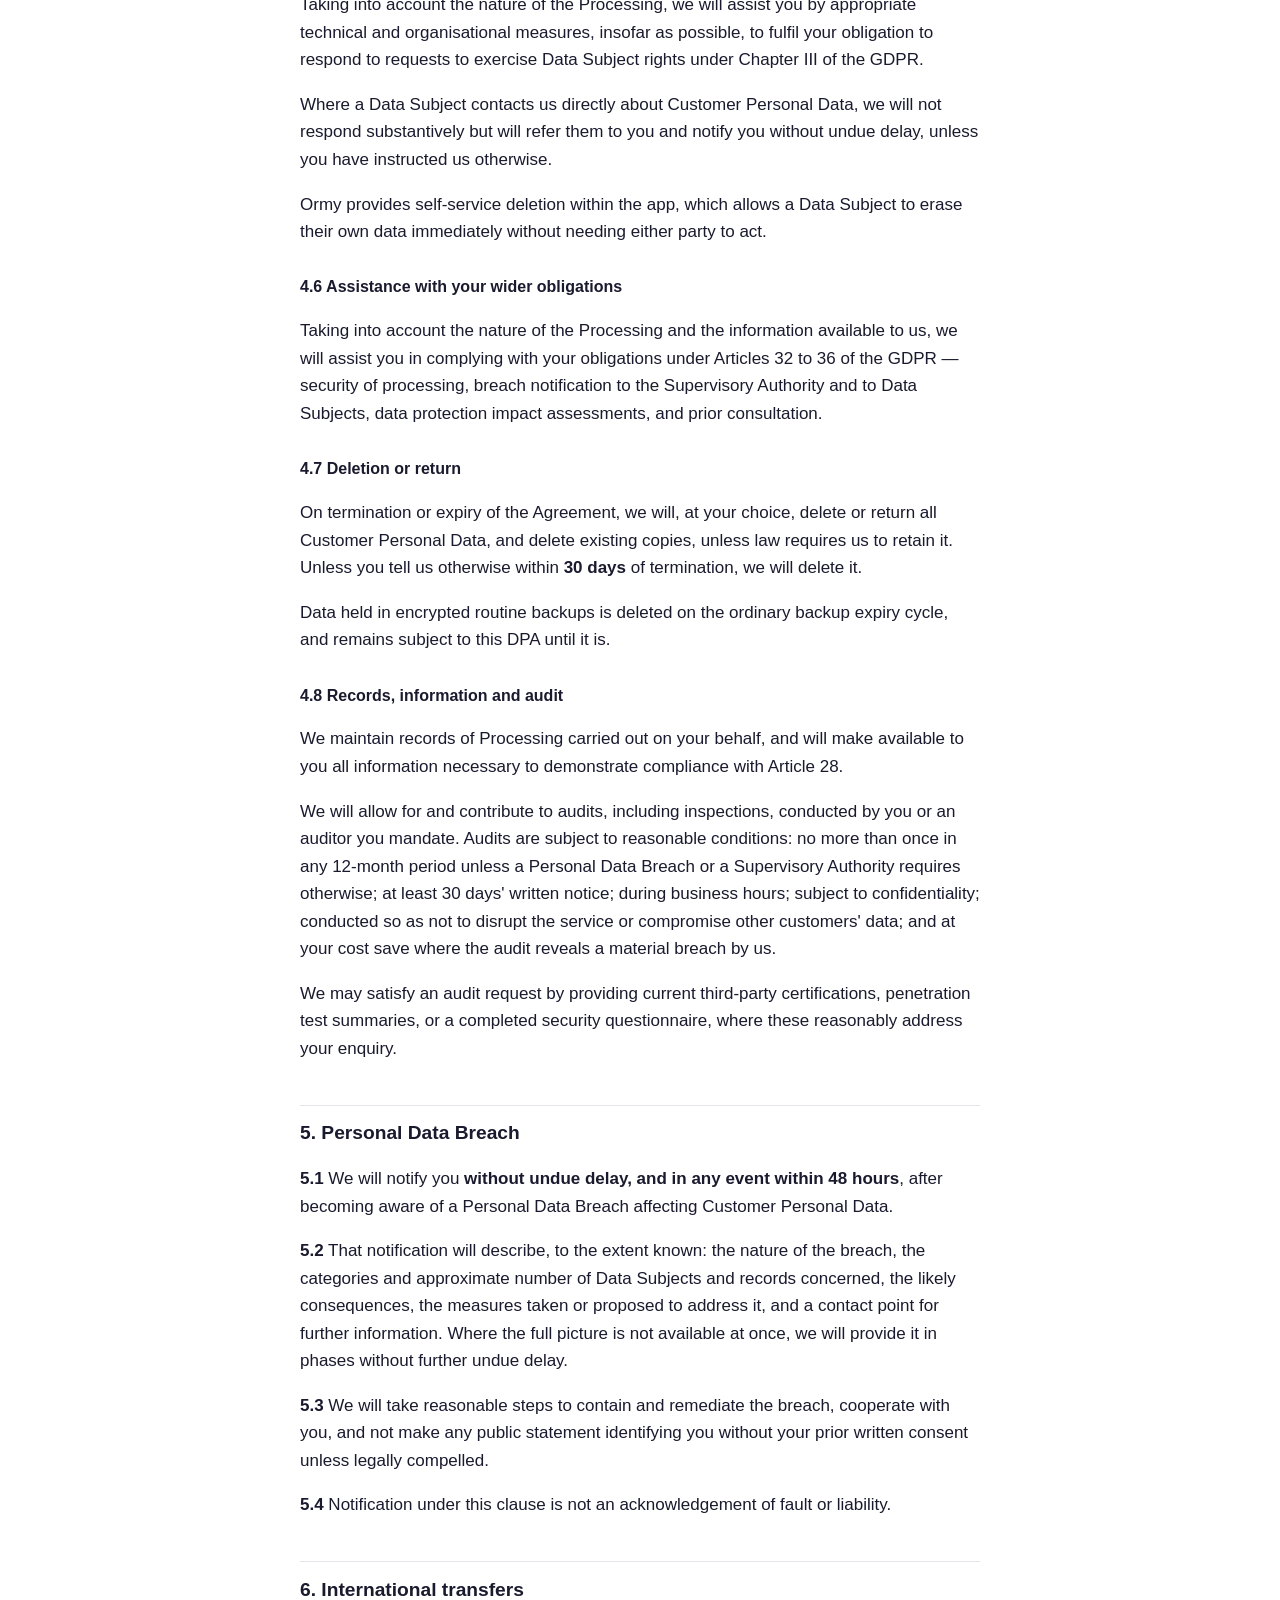
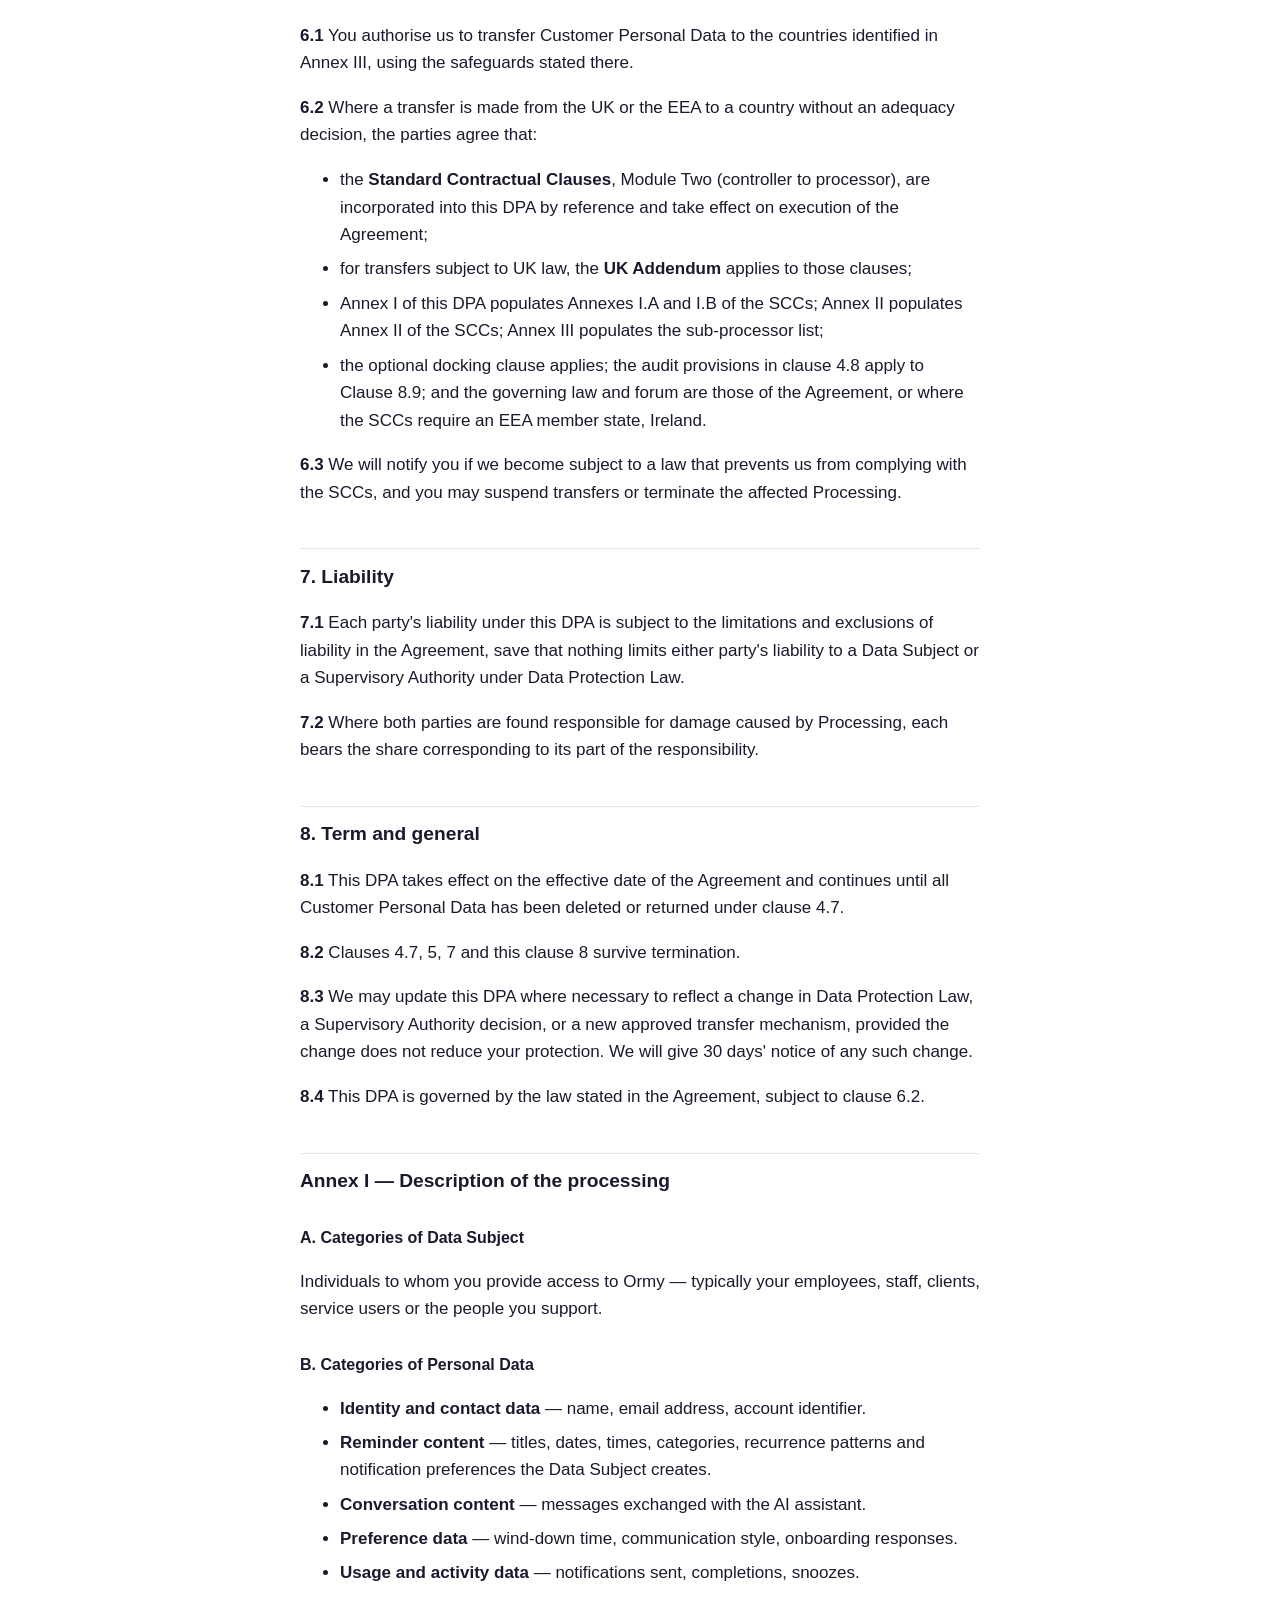
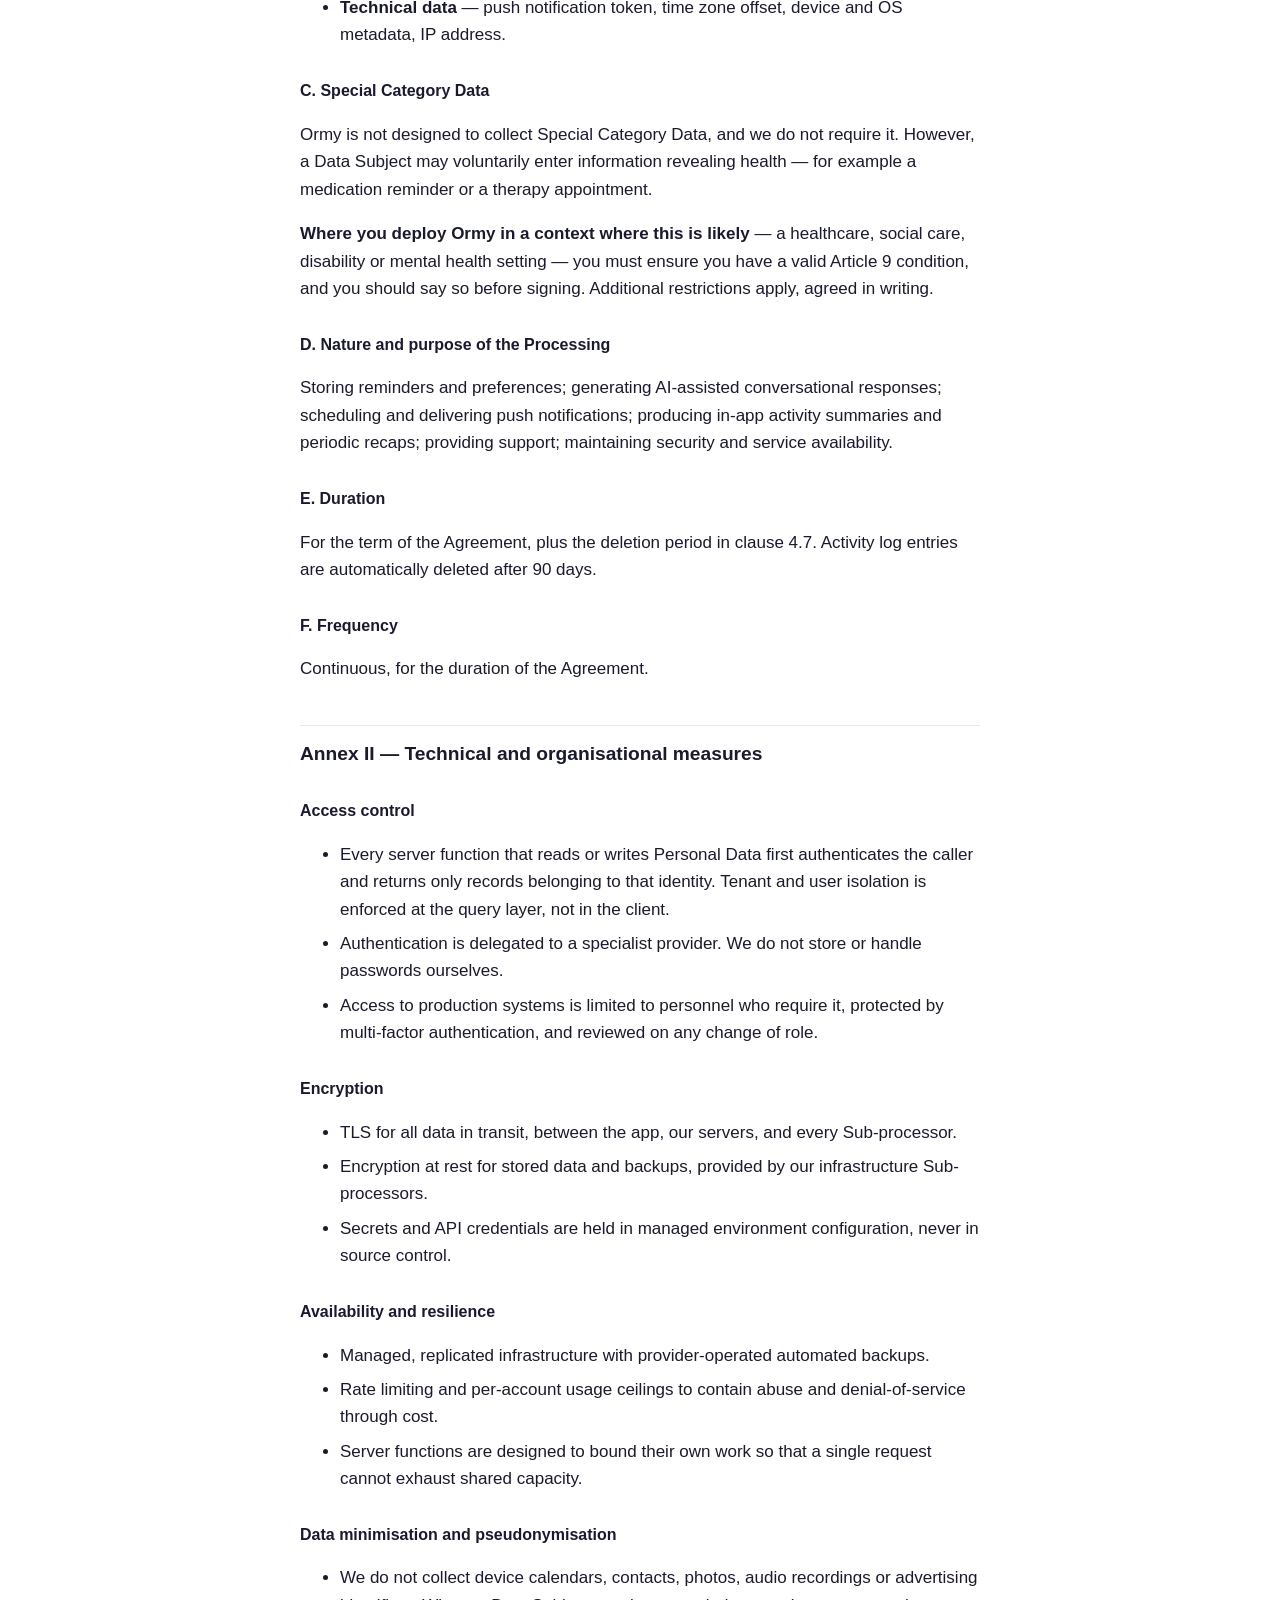
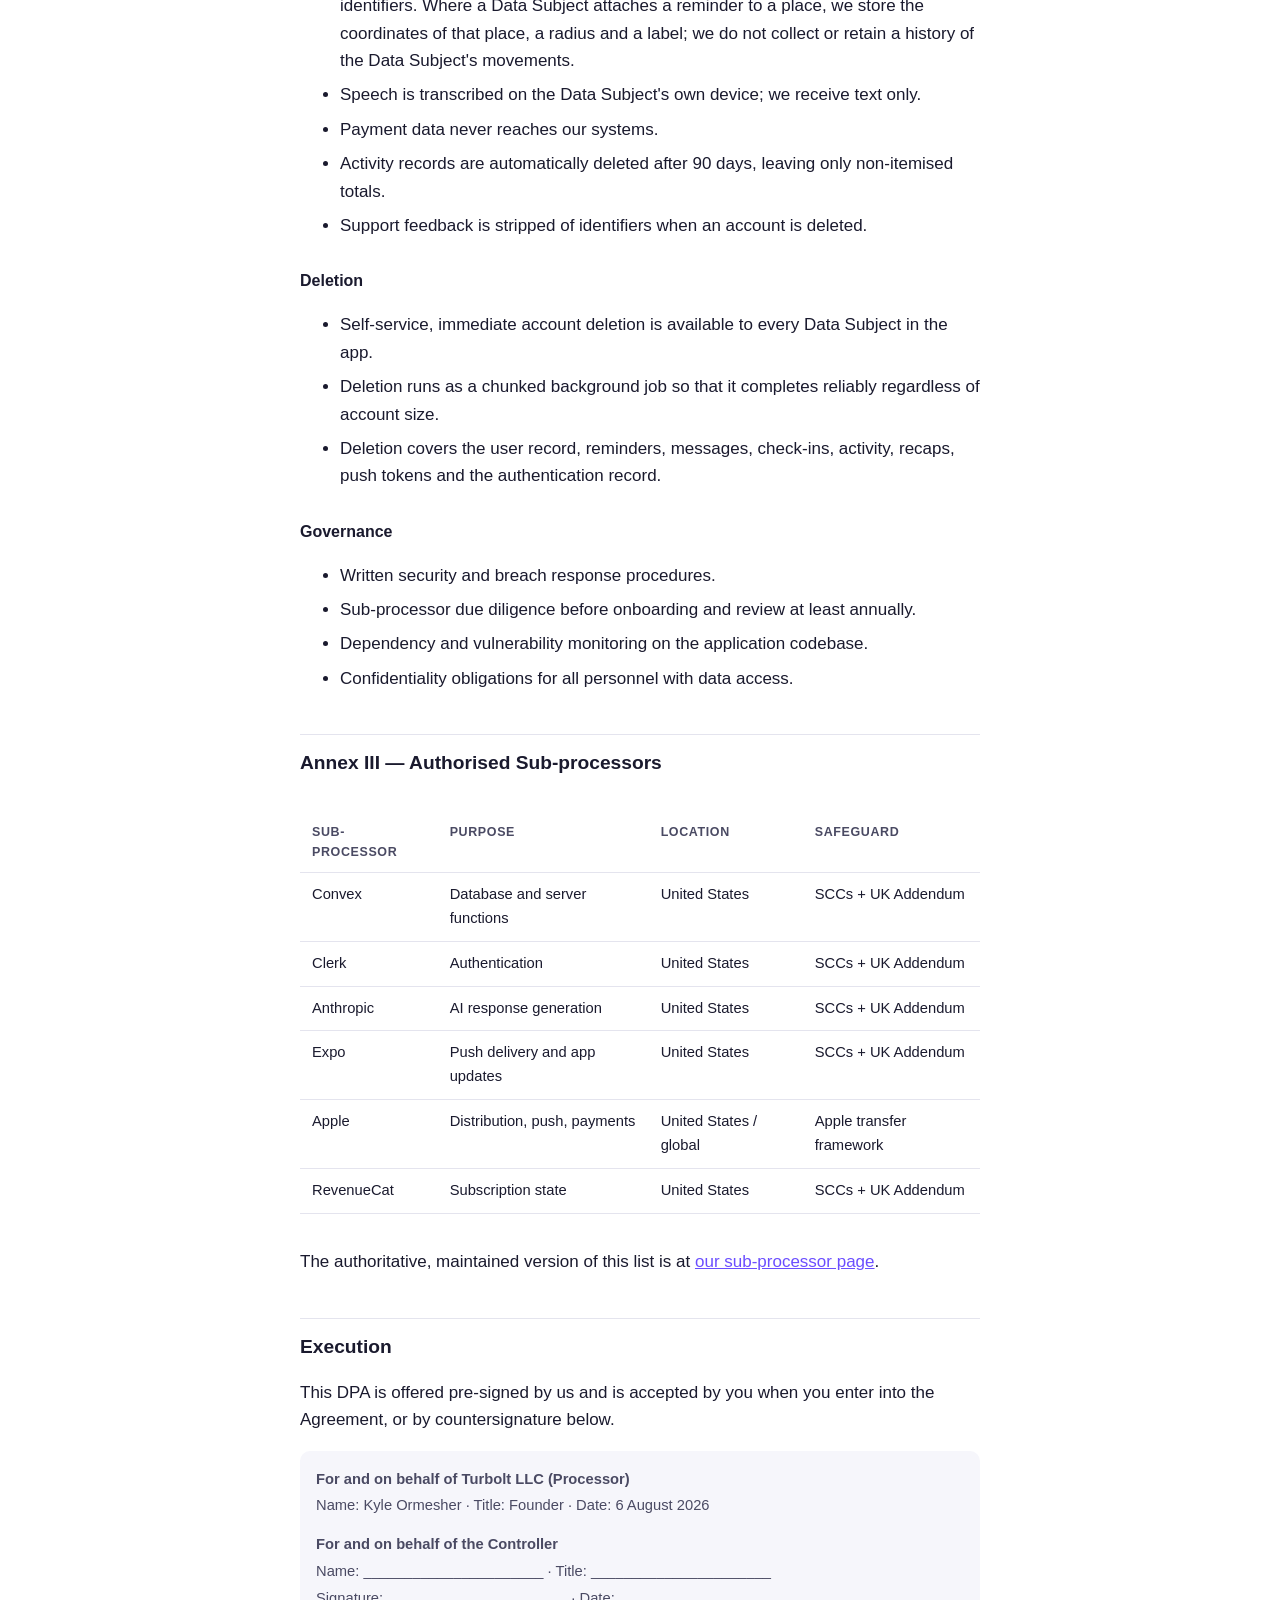
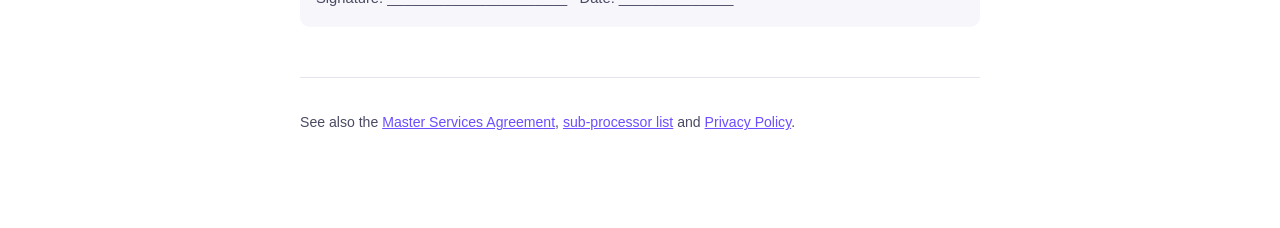
==== commit 0f652d7b: "Privacy 2.5, Terms 2.2, DPA 1.1: evening check-in removed; the AI now sees only a reminder's title C" ====
--- a/dpa.html
+++ b/dpa.html
@@ -11,7 +11,7 @@
 <a class="back" href="index.html">← All legal documents</a>
 
 <h1>Data Processing Agreement</h1>
-<p class="updated">Ormy · Version 1.0 · Effective 6 August 2026</p>
+<p class="updated">Ormy · Version 1.1 · Effective 13 September 2026</p>
 
 <div class="summary">
   <h2>Read this first — most people do not need this document</h2>
@@ -157,8 +157,8 @@
   <li><strong>Identity and contact data</strong> — name, email address, account identifier.</li>
   <li><strong>Reminder content</strong> — titles, dates, times, categories, recurrence patterns and notification preferences the Data Subject creates.</li>
   <li><strong>Conversation content</strong> — messages exchanged with the AI assistant.</li>
-  <li><strong>Preference data</strong> — check-in times, communication style, onboarding responses.</li>
-  <li><strong>Usage and activity data</strong> — notifications sent, completions, snoozes, check-in acknowledgements.</li>
+  <li><strong>Preference data</strong> — wind-down time, communication style, onboarding responses.</li>
+  <li><strong>Usage and activity data</strong> — notifications sent, completions, snoozes.</li>
   <li><strong>Technical data</strong> — push notification token, time zone offset, device and OS metadata, IP address.</li>
 </ul>
 
@@ -167,7 +167,7 @@
 <p><strong>Where you deploy Ormy in a context where this is likely</strong> — a healthcare, social care, disability or mental health setting — you must ensure you have a valid Article 9 condition, and you should say so before signing. Additional restrictions apply, agreed in writing.</p>
 
 <h3>D. Nature and purpose of the Processing</h3>
-<p>Storing reminders and preferences; generating AI-assisted conversational responses; scheduling and delivering push notifications and check-ins; producing in-app activity summaries and periodic recaps; providing support; maintaining security and service availability.</p>
+<p>Storing reminders and preferences; generating AI-assisted conversational responses; scheduling and delivering push notifications; producing in-app activity summaries and periodic recaps; providing support; maintaining security and service availability.</p>
 
 <h3>E. Duration</h3>
 <p>For the term of the Agreement, plus the deletion period in clause 4.7. Activity log entries are automatically deleted after 90 days.</p>
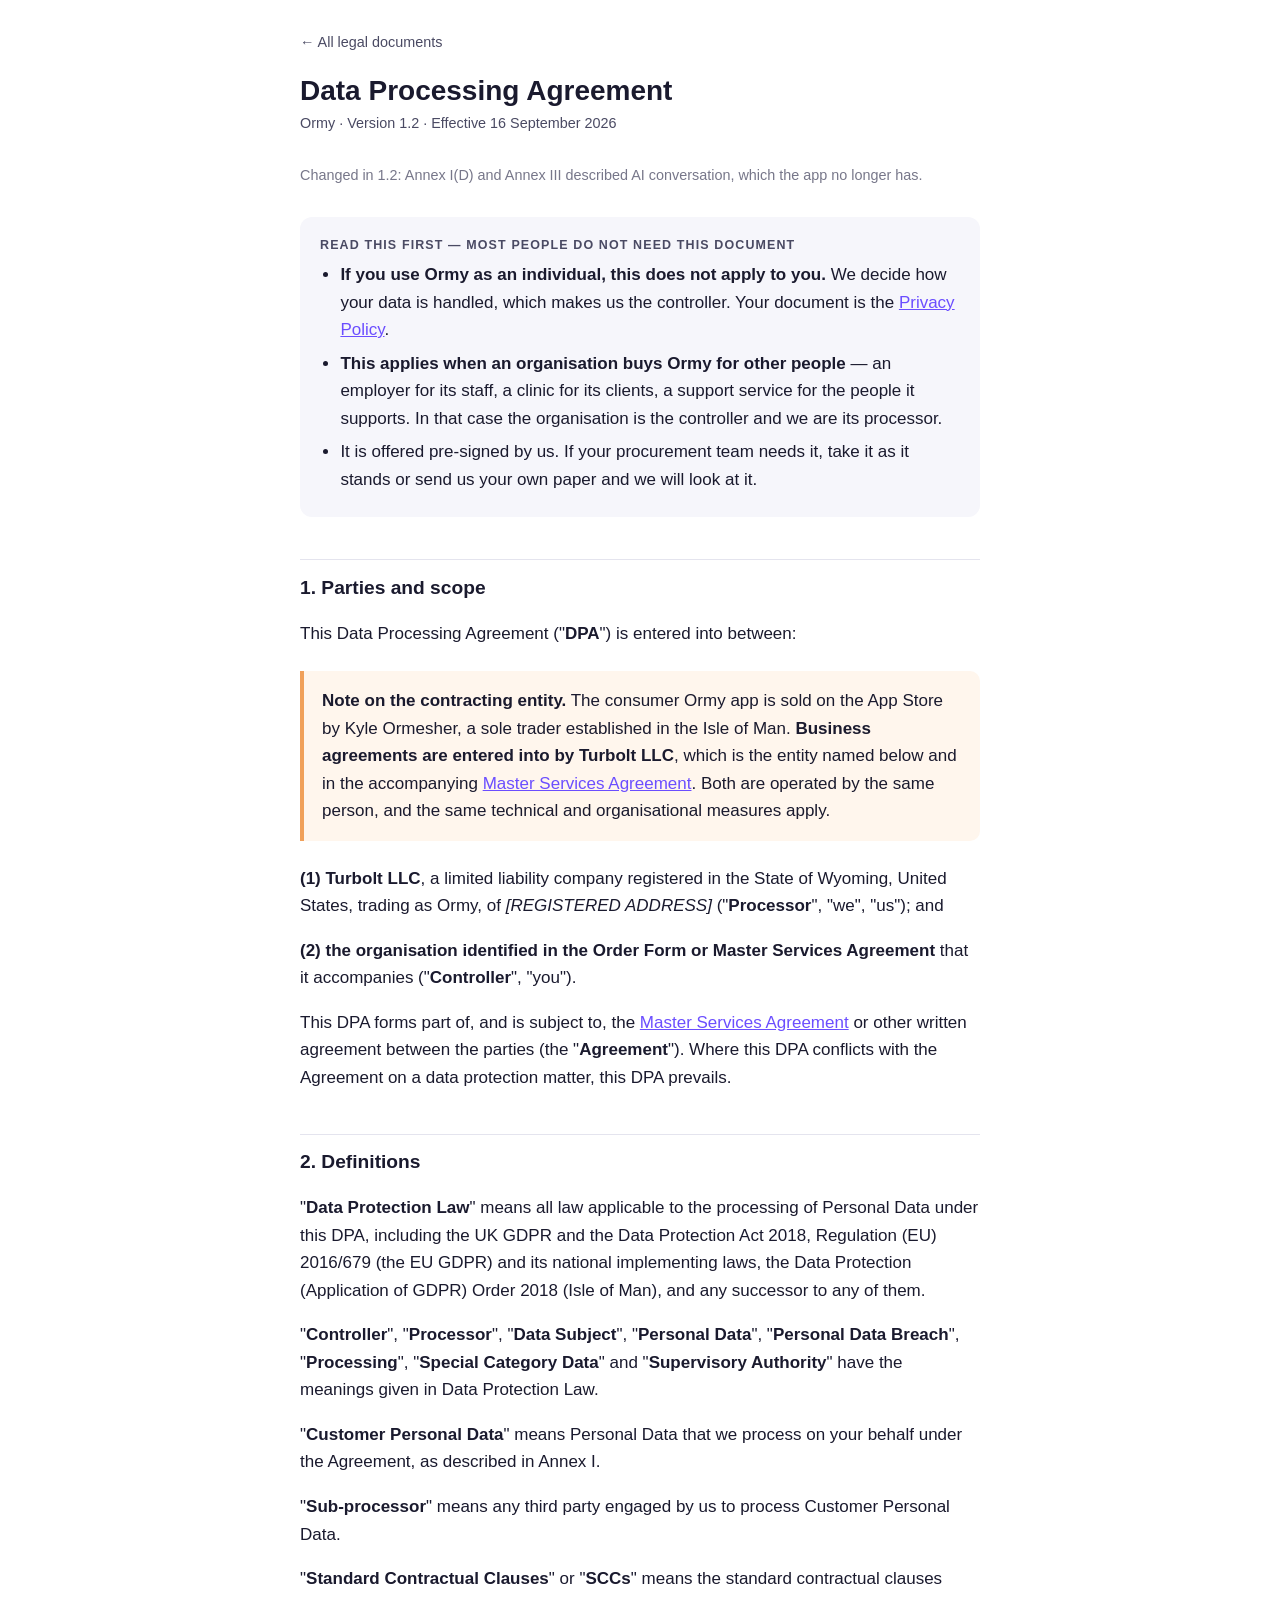
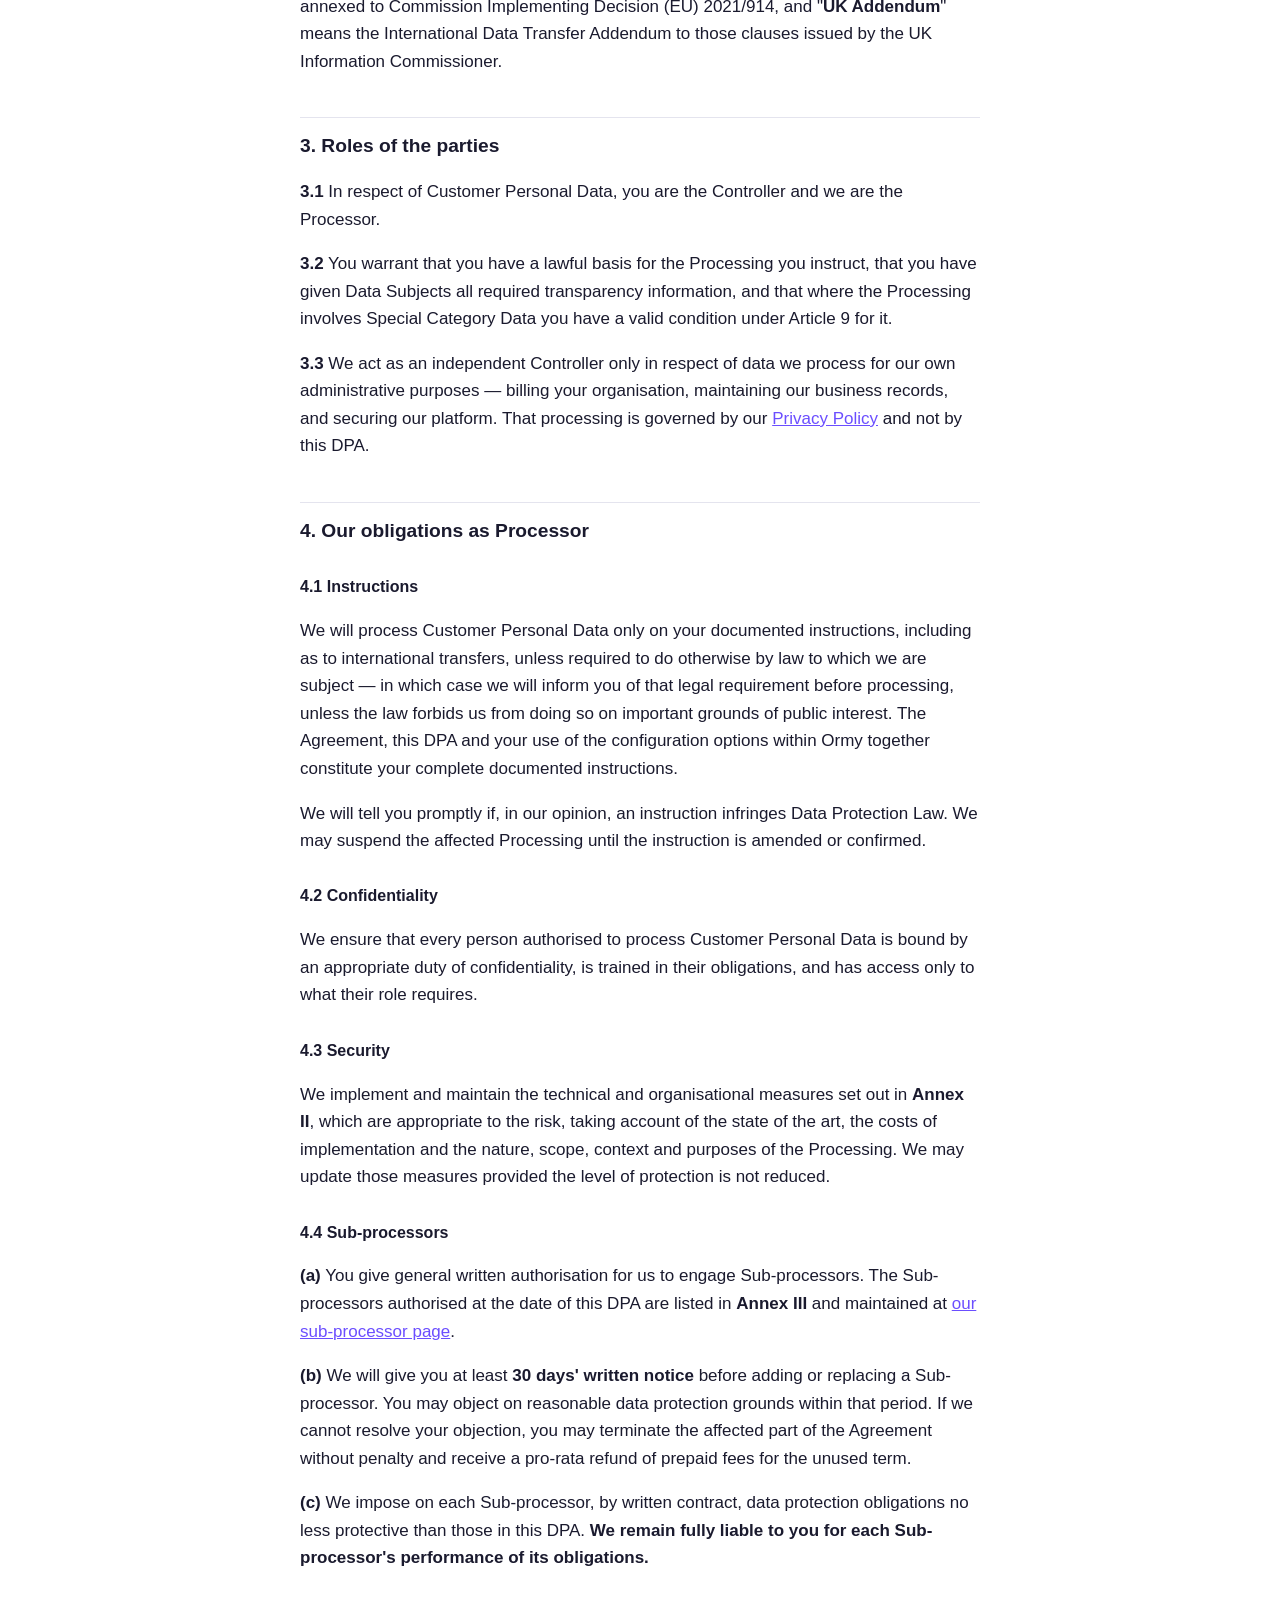
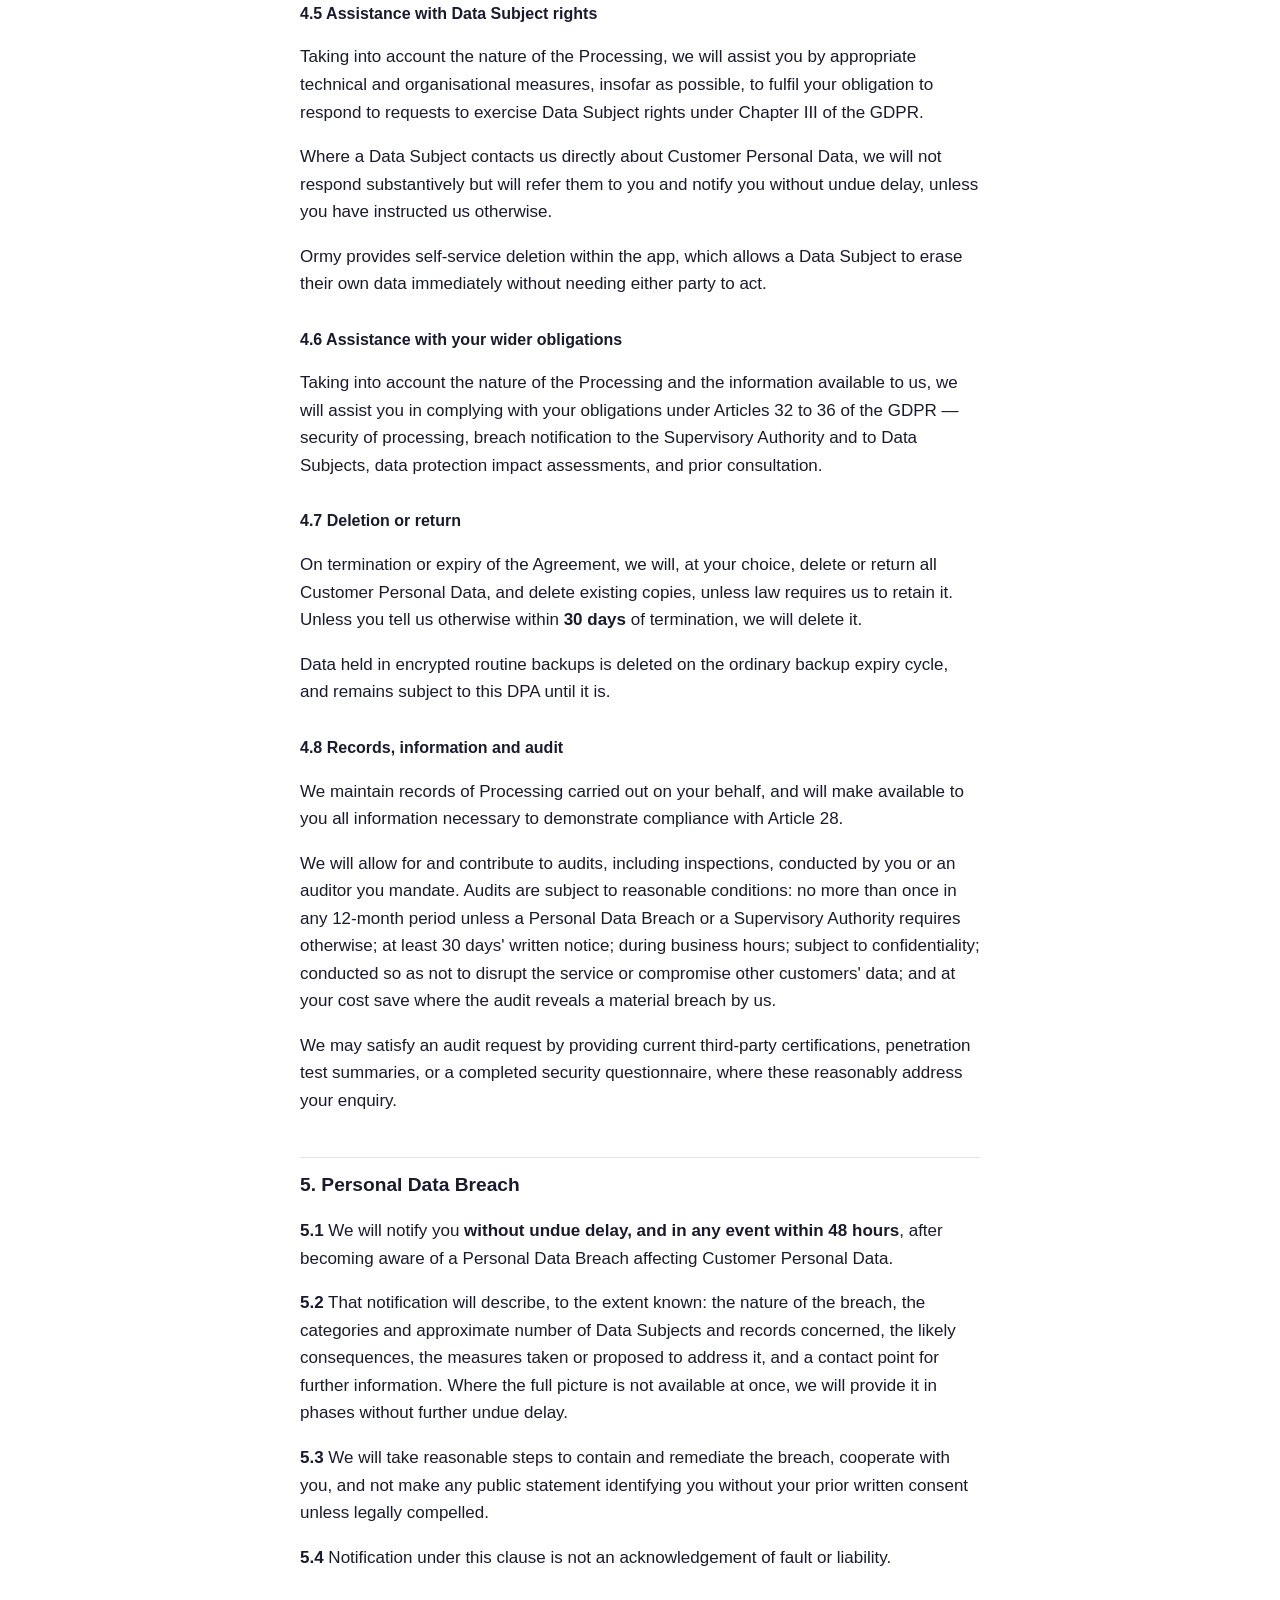
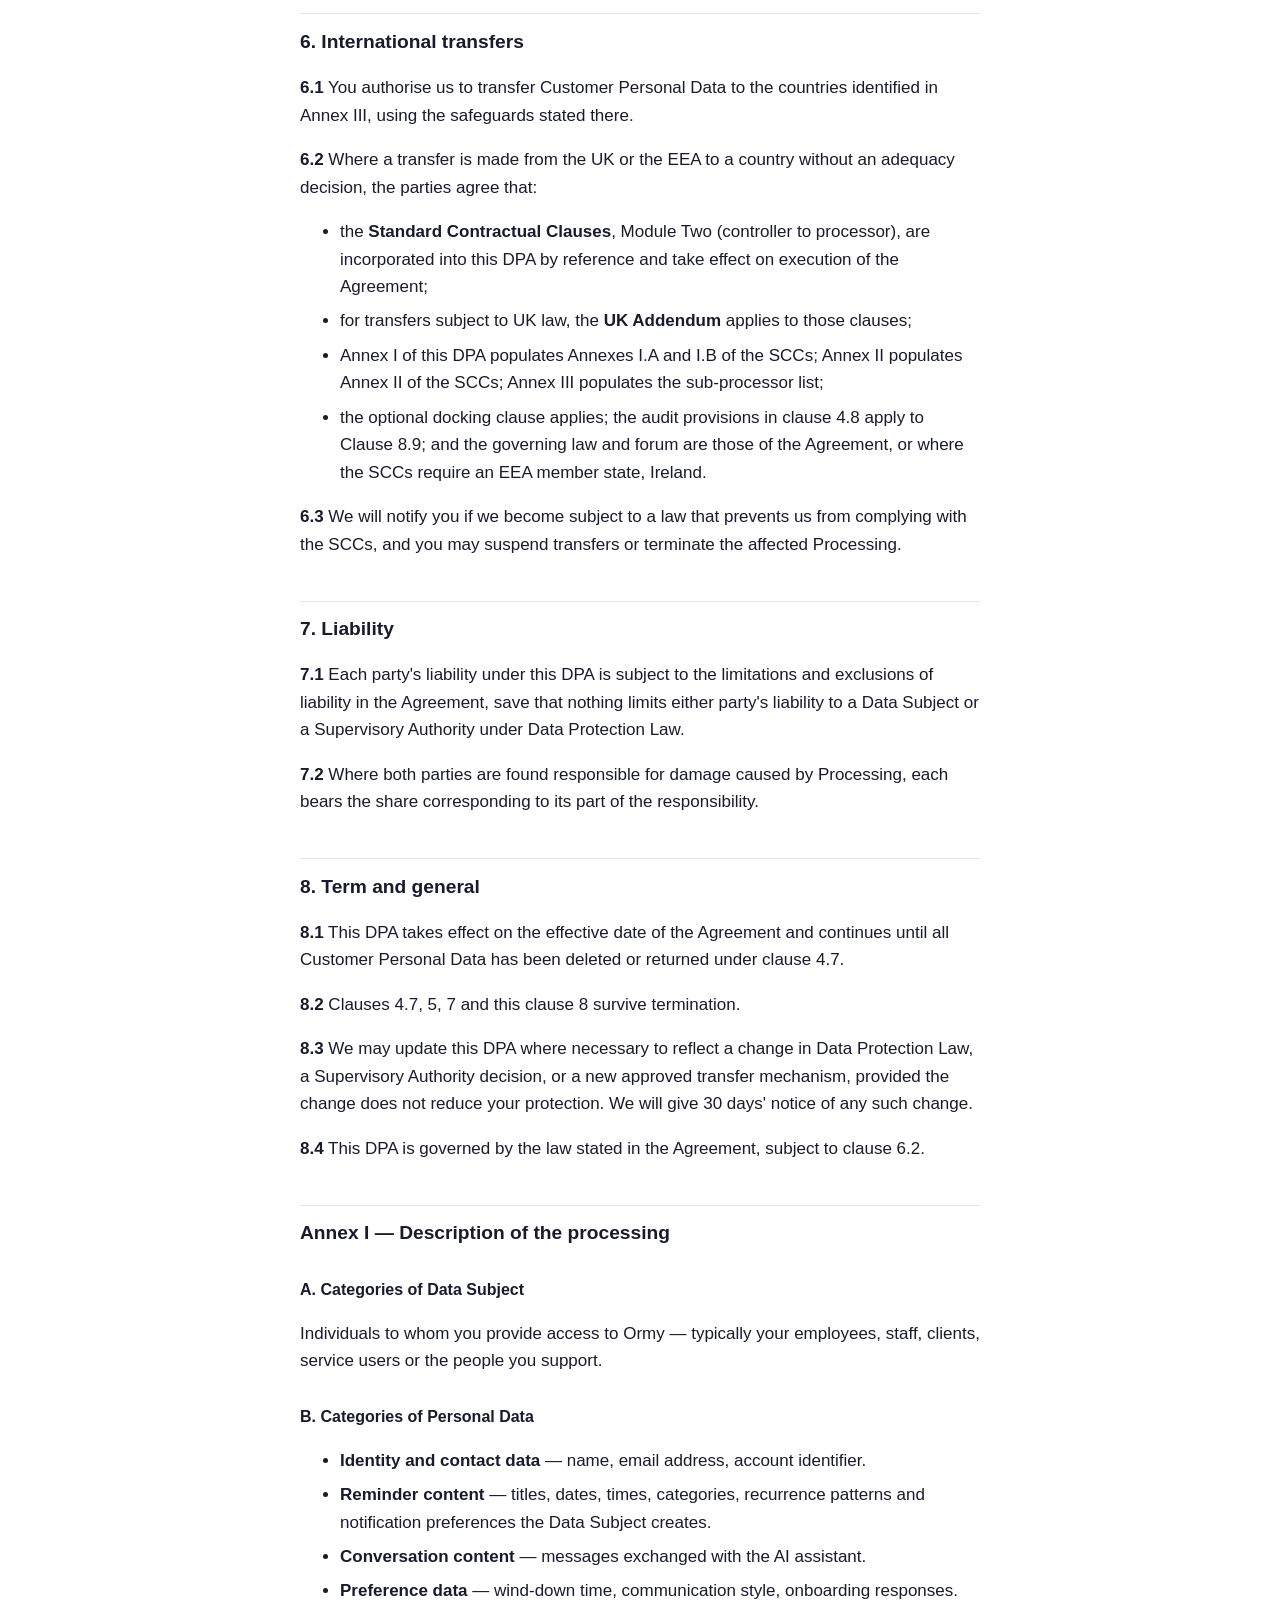
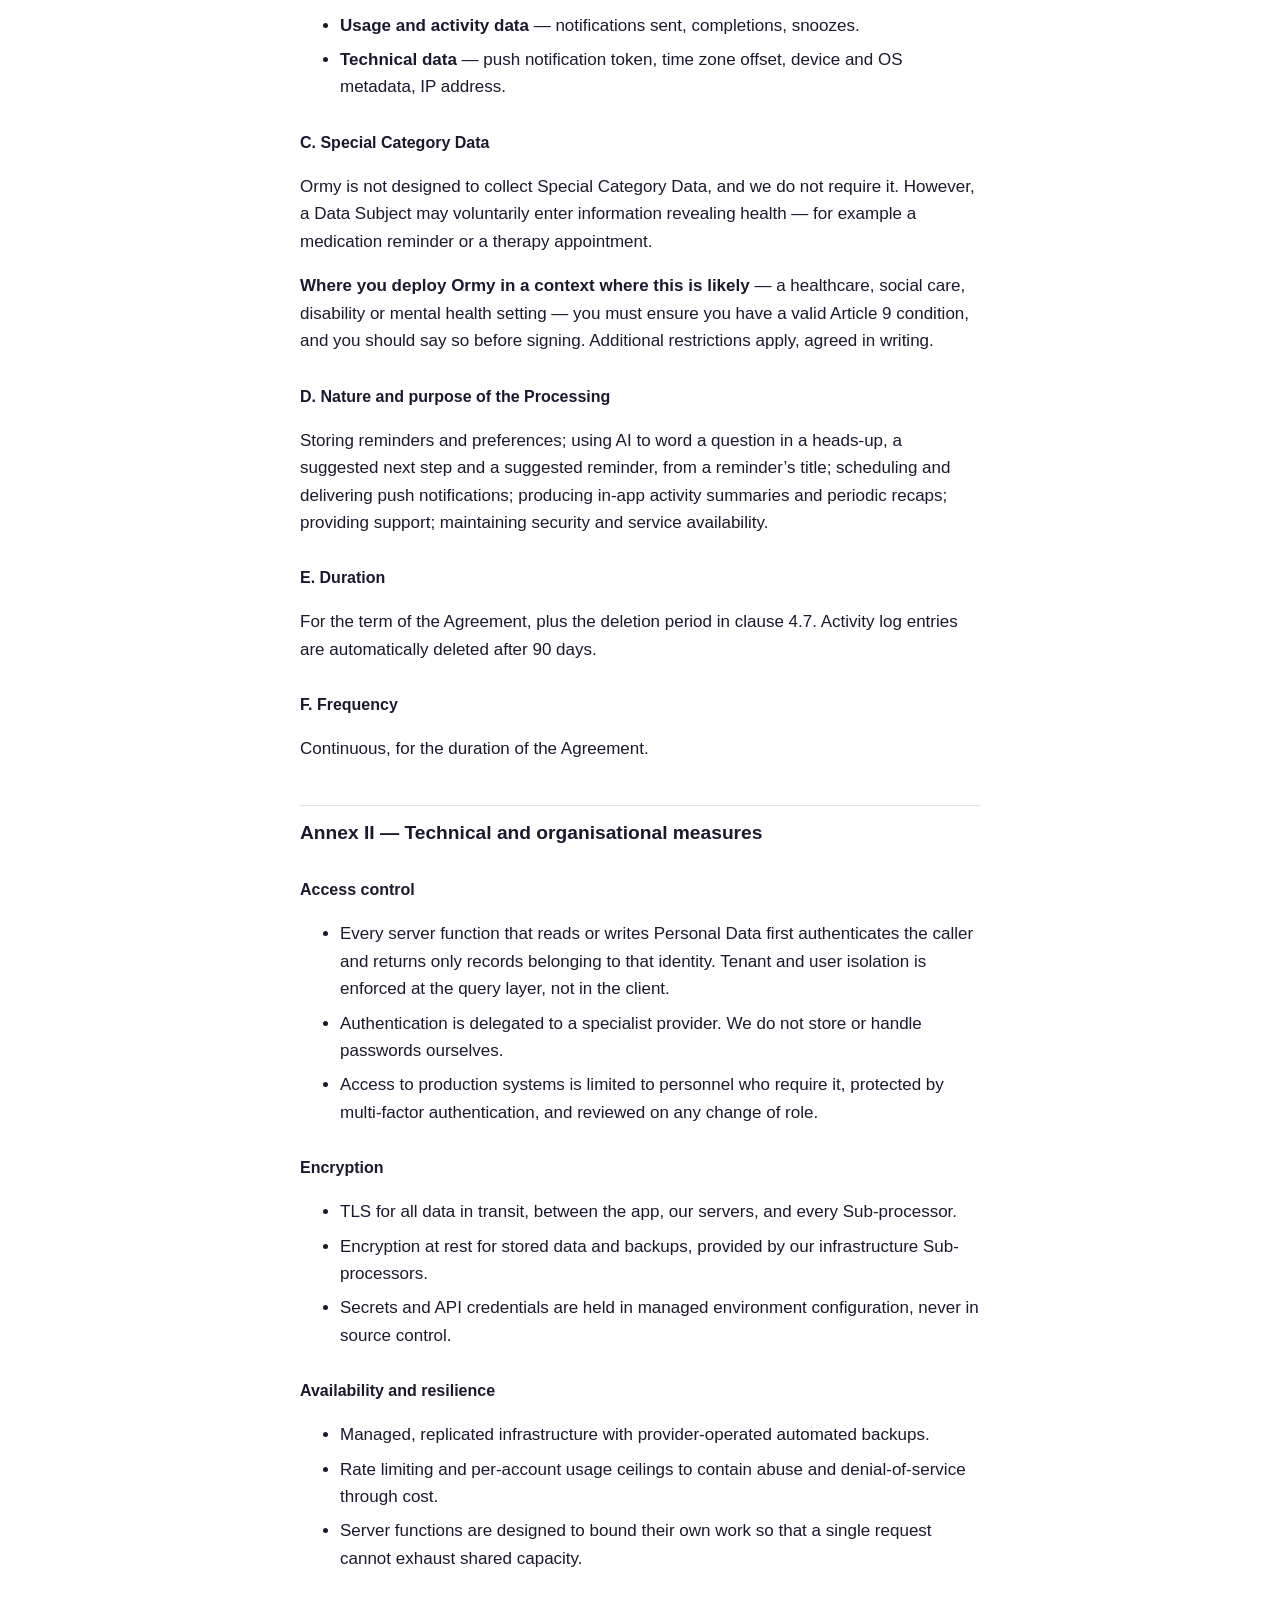
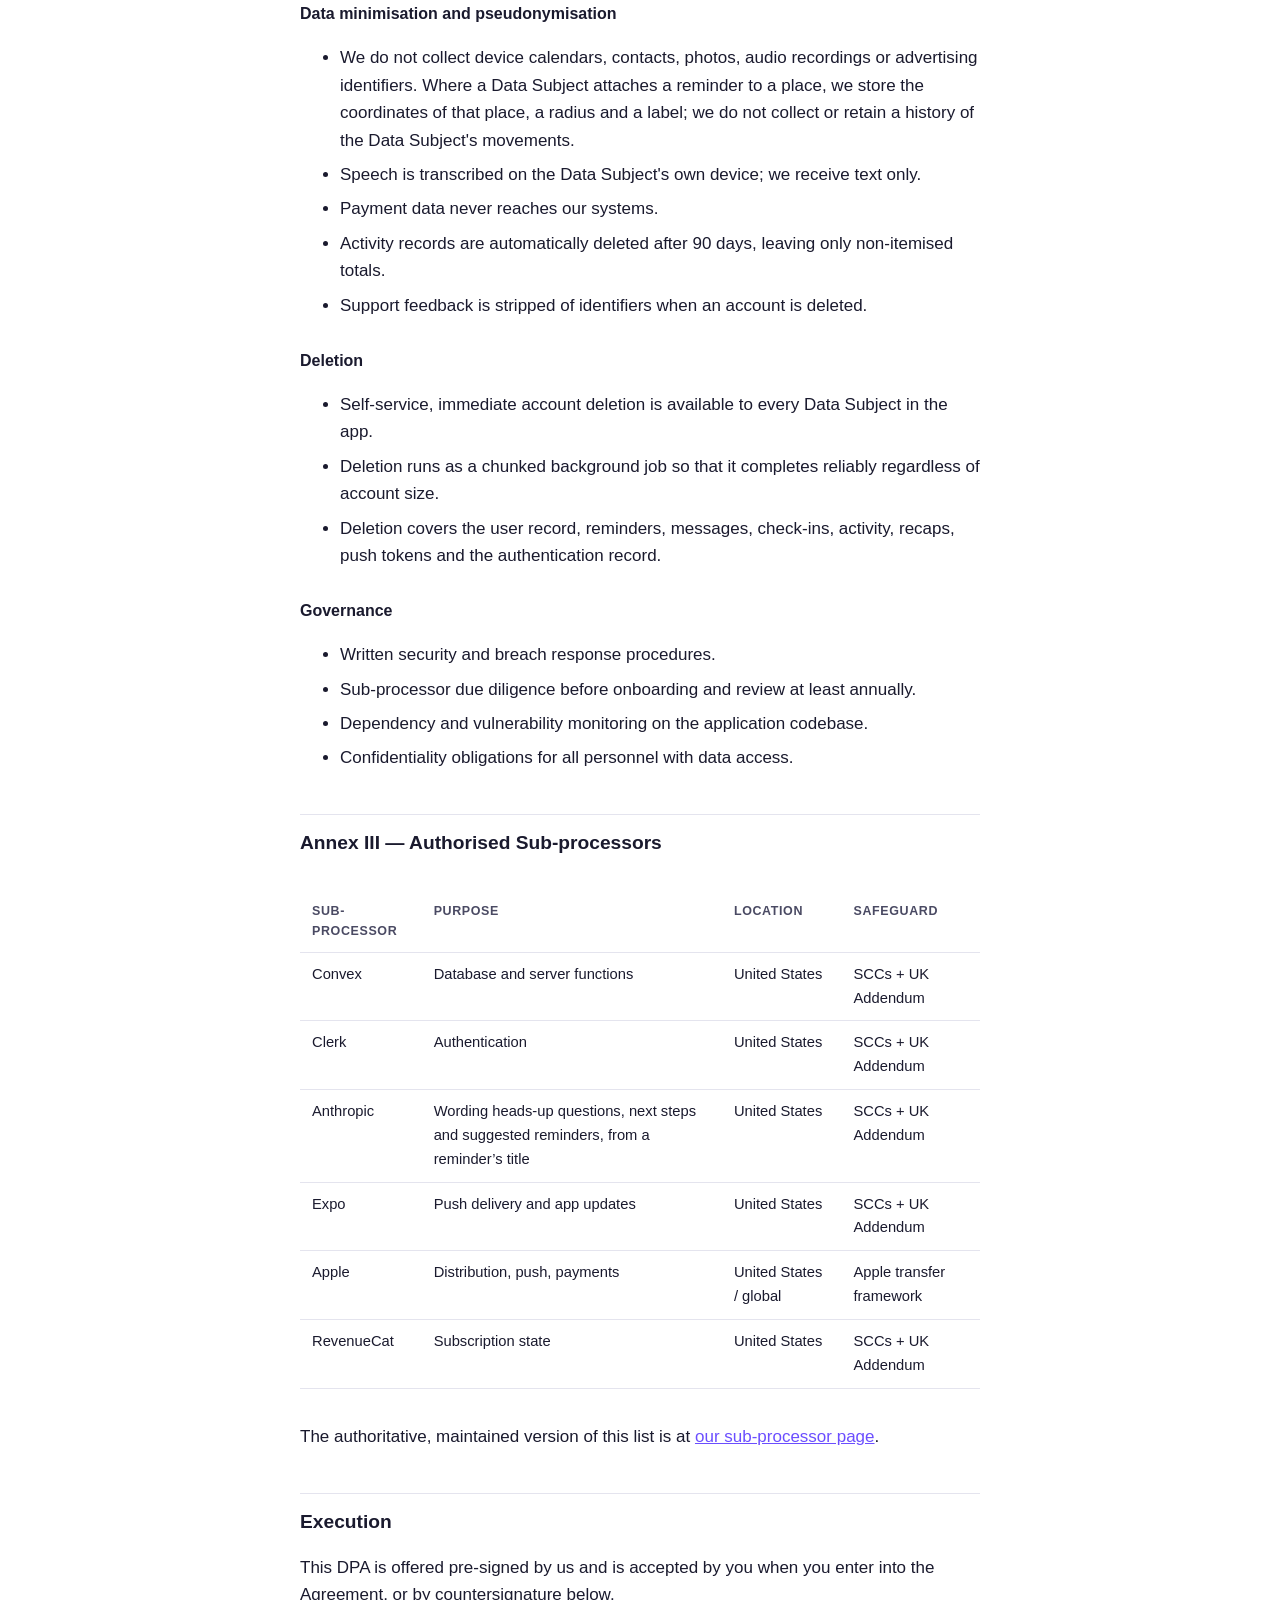
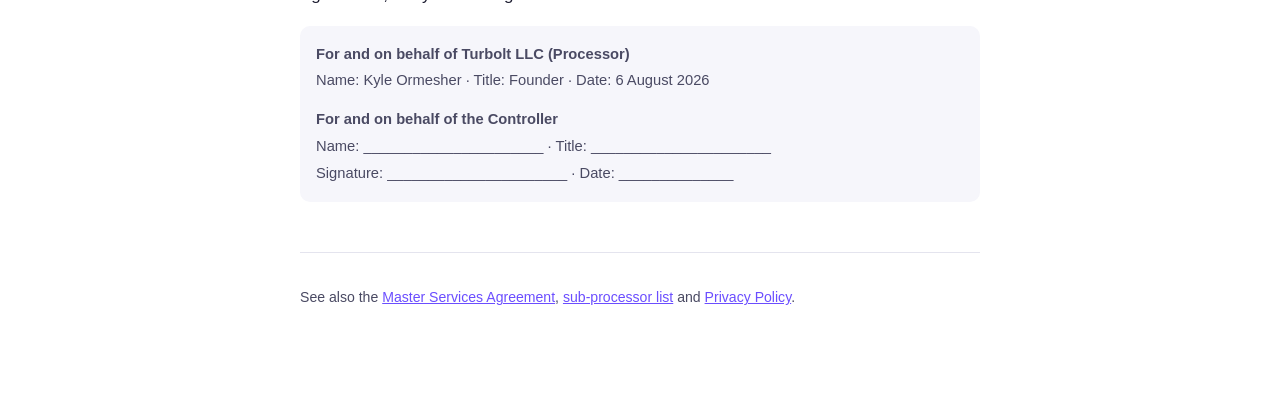
==== commit 25a6549c: "Terms 2.3, Privacy 2.6, DPA 1.2: no chat feature, and the AI writes the reminder it offers" ====
--- a/dpa.html
+++ b/dpa.html
@@ -11,7 +11,8 @@
 <a class="back" href="index.html">← All legal documents</a>
 
 <h1>Data Processing Agreement</h1>
-<p class="updated">Ormy · Version 1.1 · Effective 13 September 2026</p>
+<p class="updated">Ormy · Version 1.2 · Effective 16 September 2026</p>
+<p class="updated" style="opacity:0.75">Changed in 1.2: Annex I(D) and Annex III described AI conversation, which the app no longer has.</p>
 
 <div class="summary">
   <h2>Read this first — most people do not need this document</h2>
@@ -167,7 +168,7 @@
 <p><strong>Where you deploy Ormy in a context where this is likely</strong> — a healthcare, social care, disability or mental health setting — you must ensure you have a valid Article 9 condition, and you should say so before signing. Additional restrictions apply, agreed in writing.</p>
 
 <h3>D. Nature and purpose of the Processing</h3>
-<p>Storing reminders and preferences; generating AI-assisted conversational responses; scheduling and delivering push notifications; producing in-app activity summaries and periodic recaps; providing support; maintaining security and service availability.</p>
+<p>Storing reminders and preferences; using AI to word a question in a heads-up, a suggested next step and a suggested reminder, from a reminder&rsquo;s title; scheduling and delivering push notifications; producing in-app activity summaries and periodic recaps; providing support; maintaining security and service availability.</p>
 
 <h3>E. Duration</h3>
 <p>For the term of the Agreement, plus the deletion period in clause 4.7. Activity log entries are automatically deleted after 90 days.</p>
@@ -230,7 +231,7 @@
   <tbody>
     <tr><td>Convex</td><td>Database and server functions</td><td>United States</td><td>SCCs + UK Addendum</td></tr>
     <tr><td>Clerk</td><td>Authentication</td><td>United States</td><td>SCCs + UK Addendum</td></tr>
-    <tr><td>Anthropic</td><td>AI response generation</td><td>United States</td><td>SCCs + UK Addendum</td></tr>
+    <tr><td>Anthropic</td><td>Wording heads-up questions, next steps and suggested reminders, from a reminder&rsquo;s title</td><td>United States</td><td>SCCs + UK Addendum</td></tr>
     <tr><td>Expo</td><td>Push delivery and app updates</td><td>United States</td><td>SCCs + UK Addendum</td></tr>
     <tr><td>Apple</td><td>Distribution, push, payments</td><td>United States / global</td><td>Apple transfer framework</td></tr>
     <tr><td>RevenueCat</td><td>Subscription state</td><td>United States</td><td>SCCs + UK Addendum</td></tr>
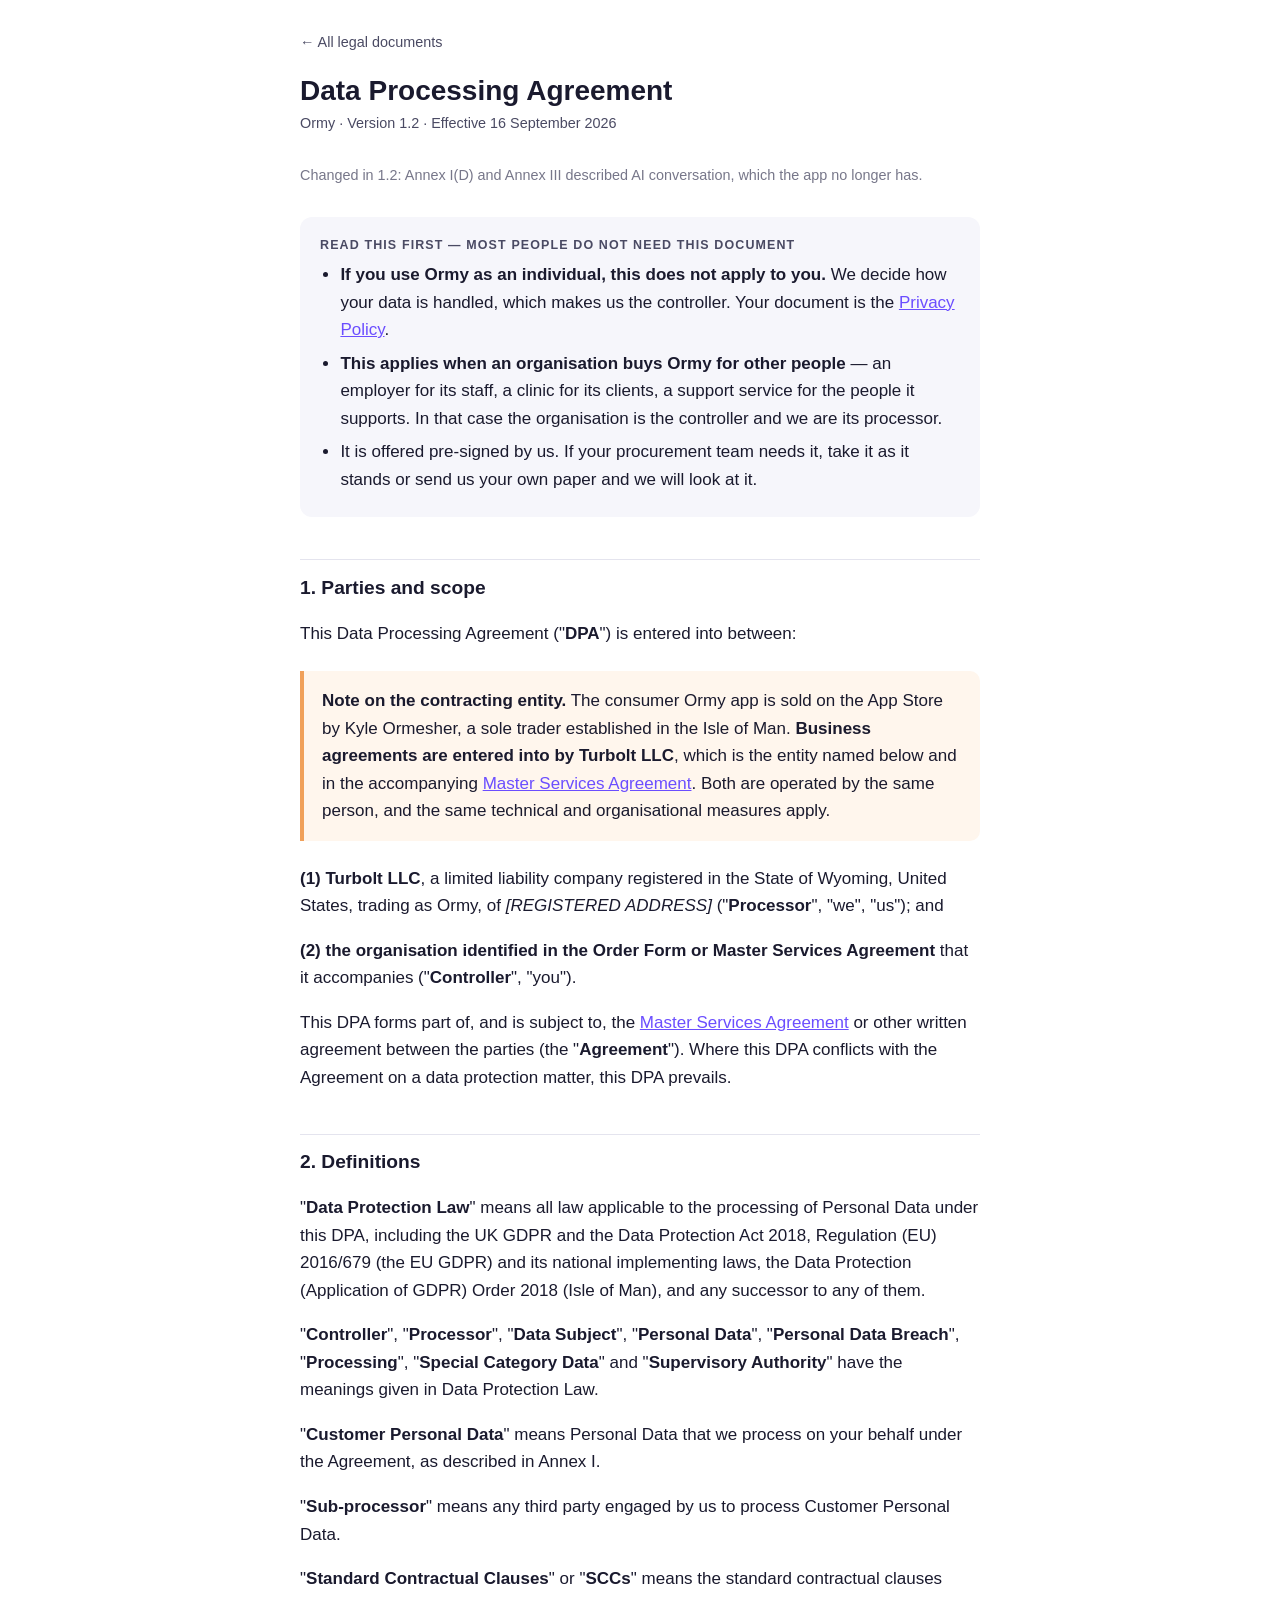
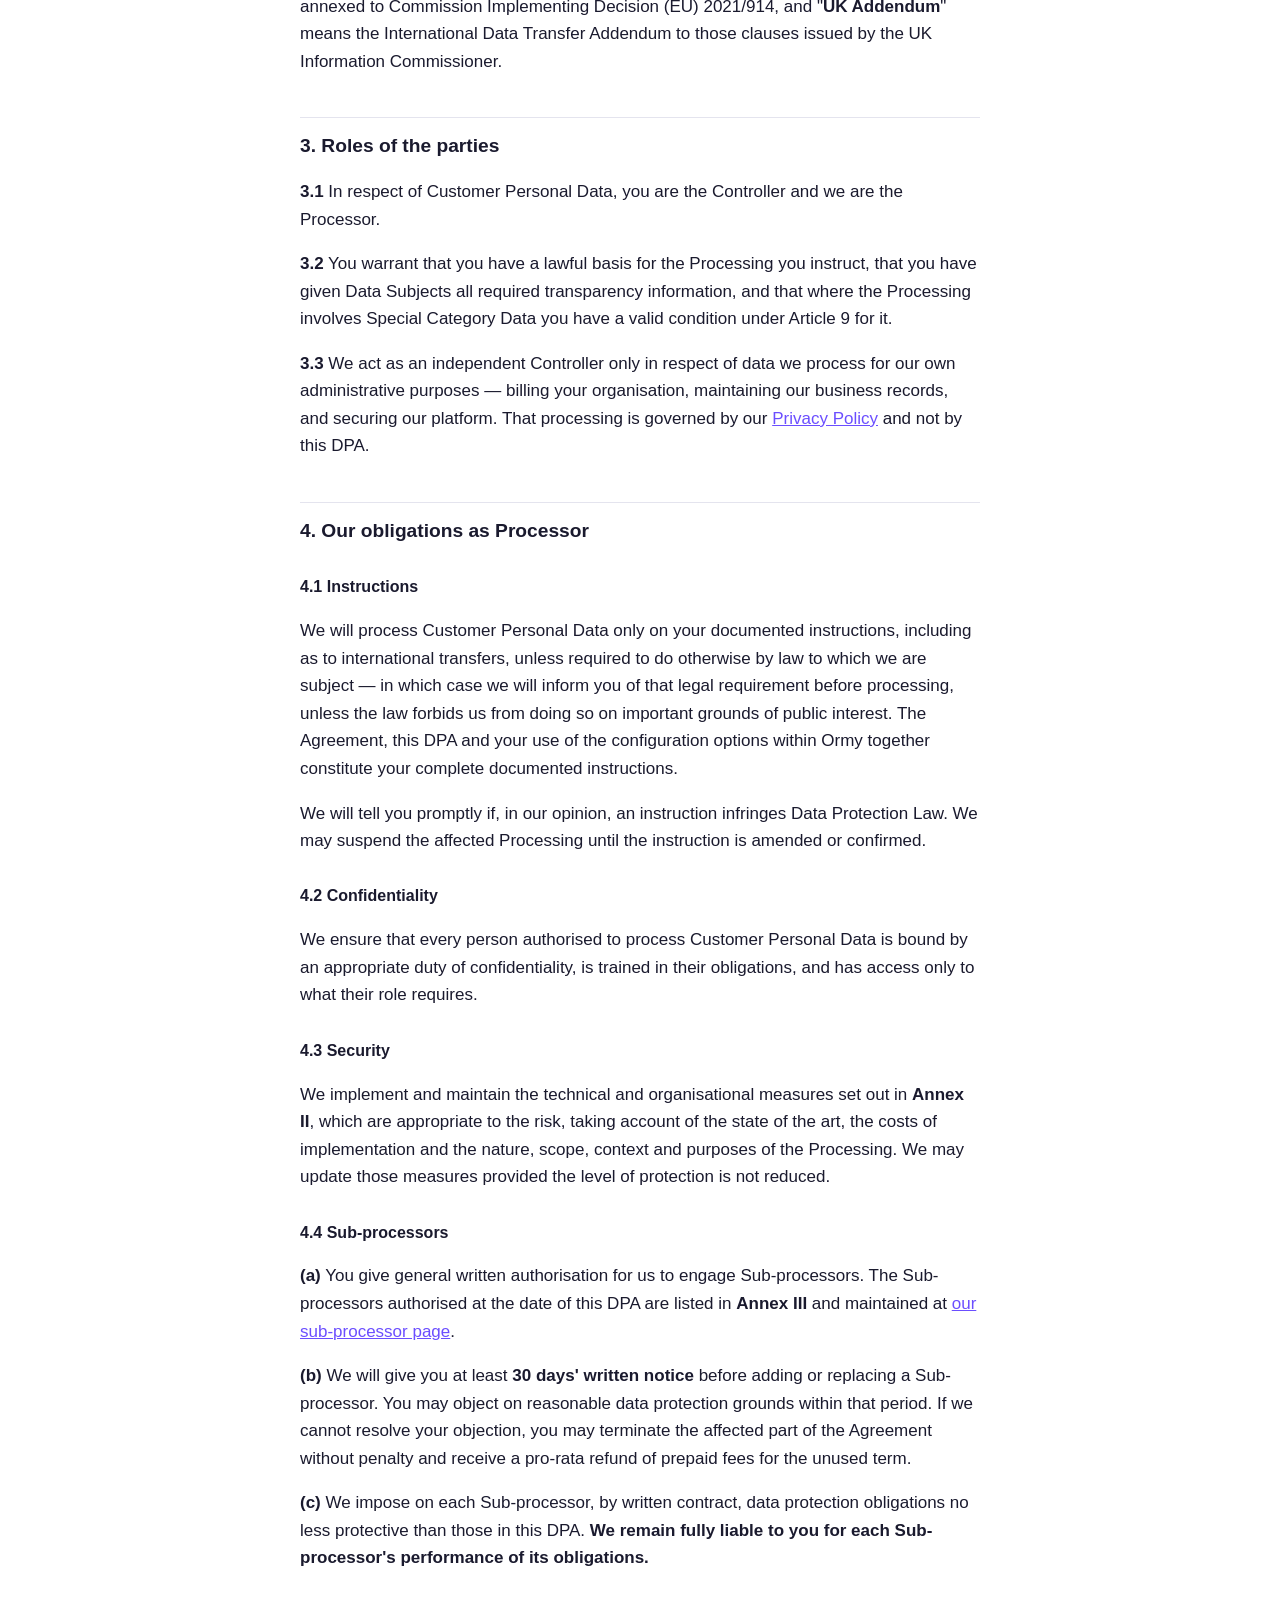
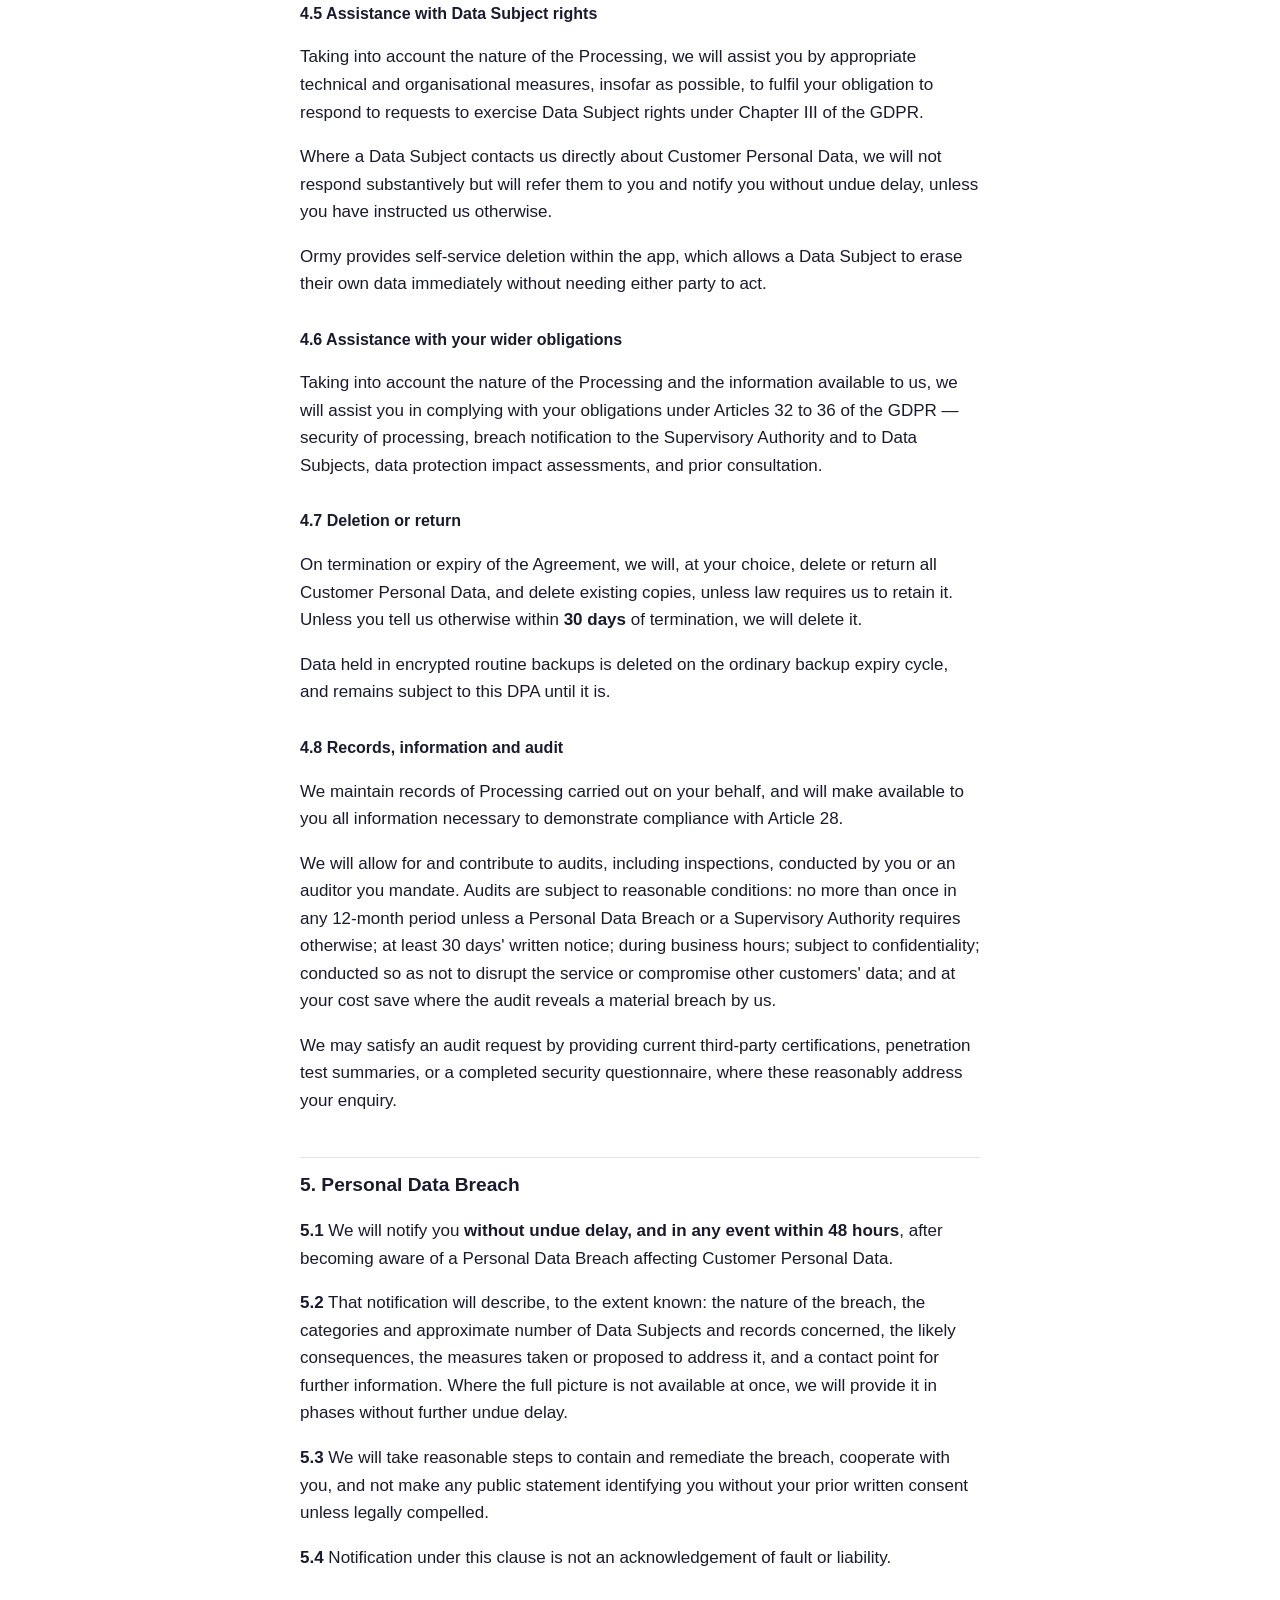
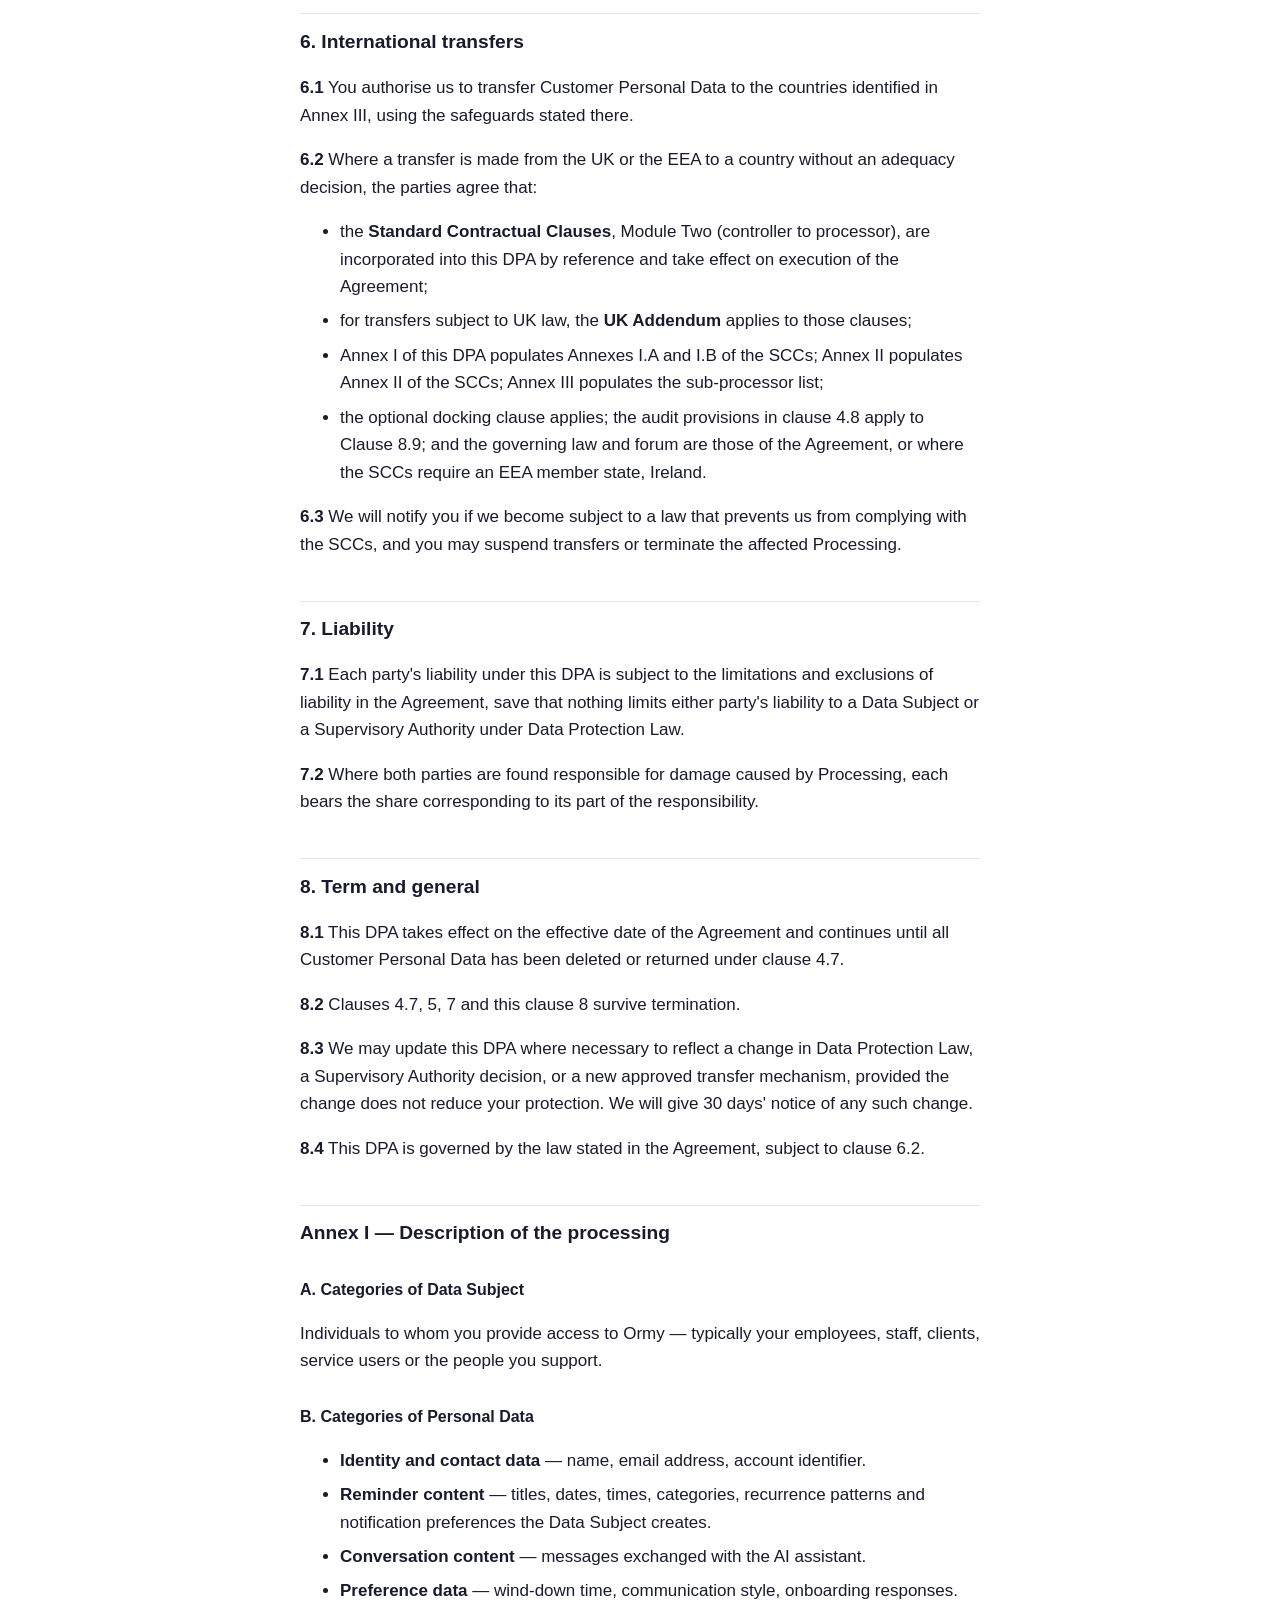
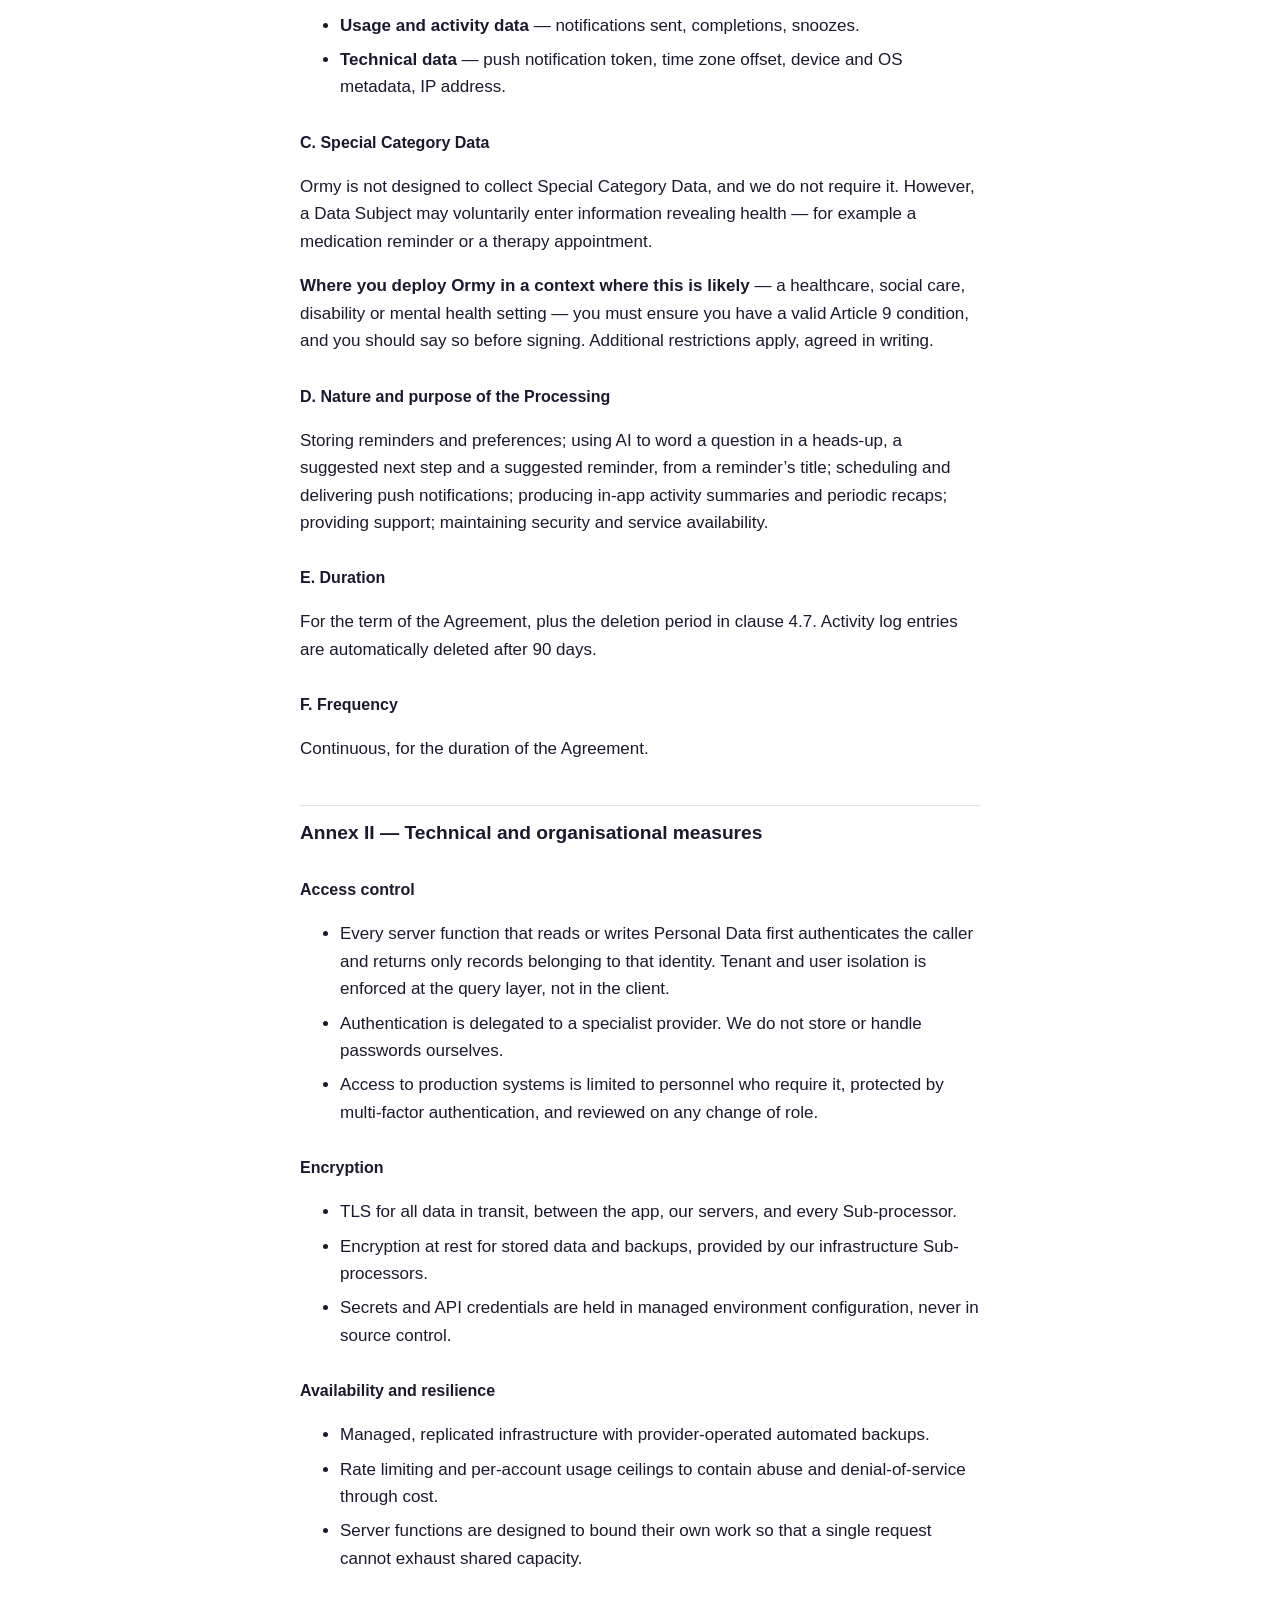
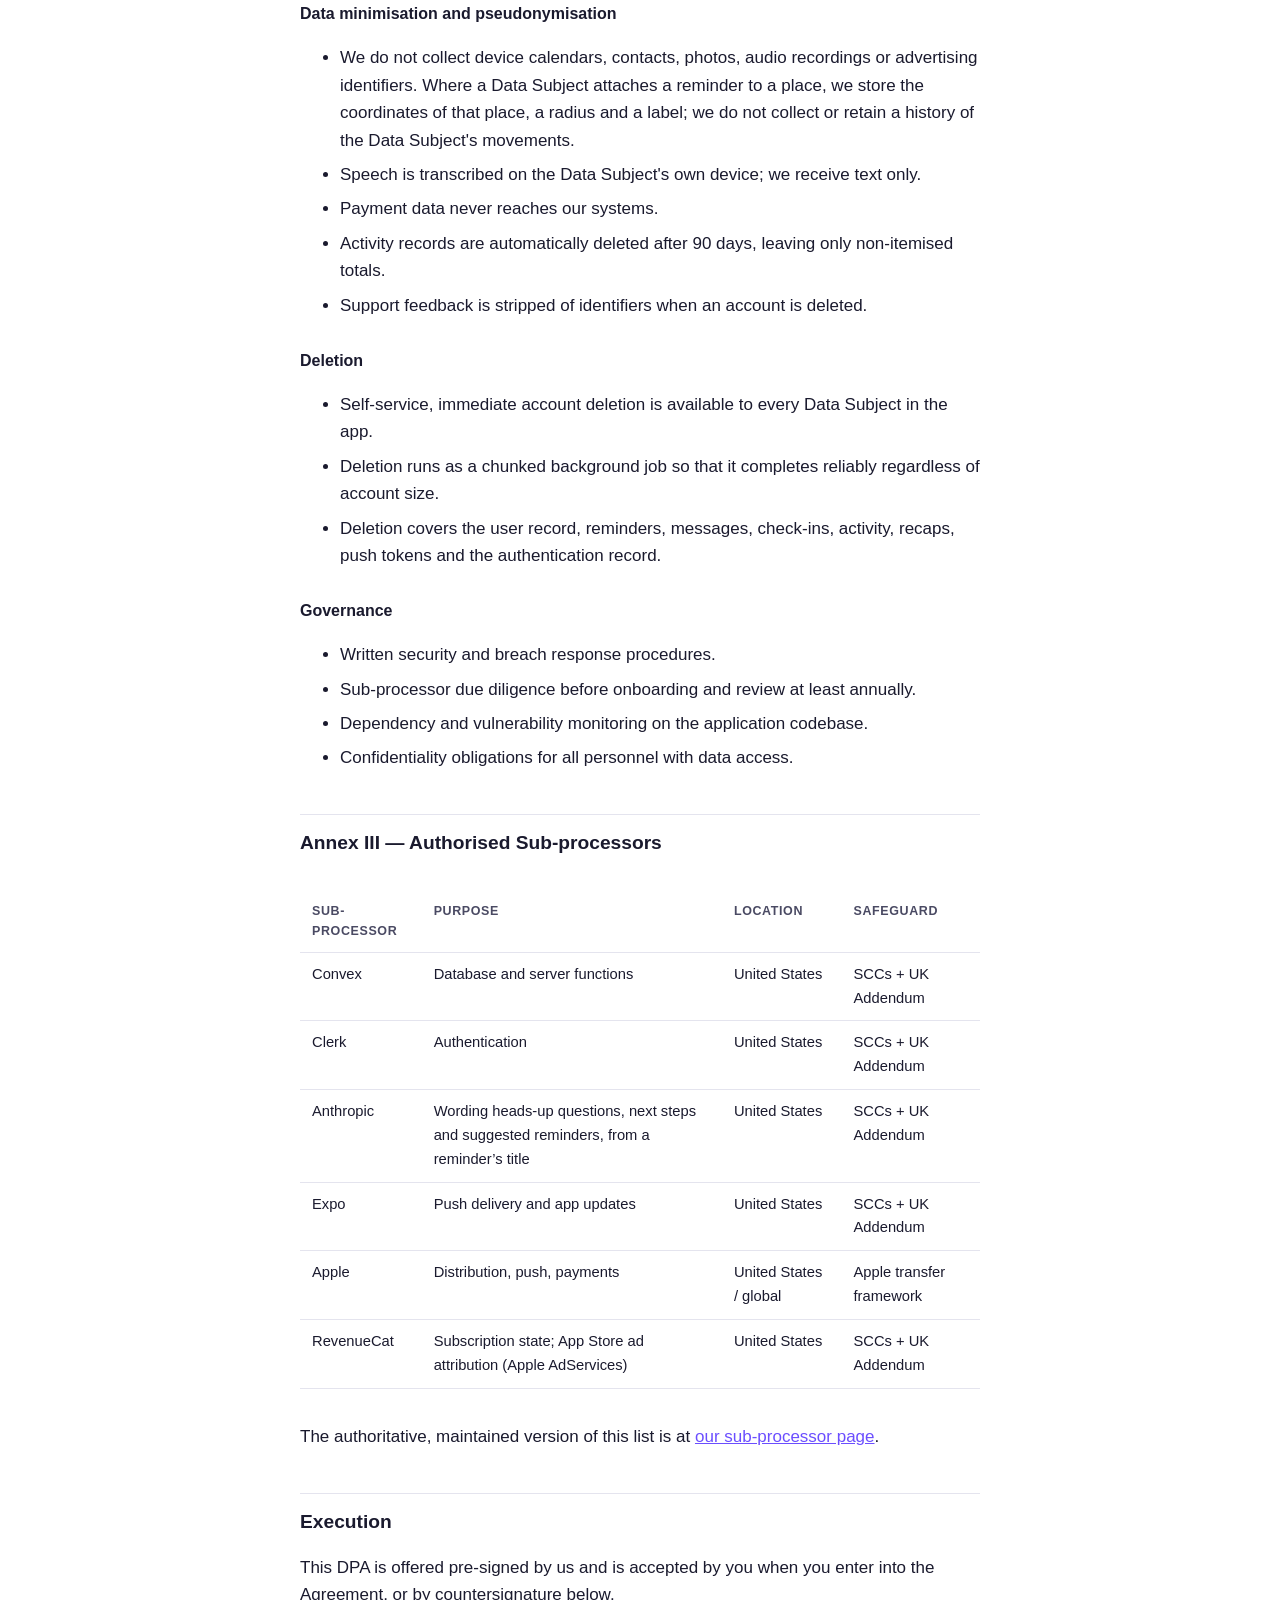
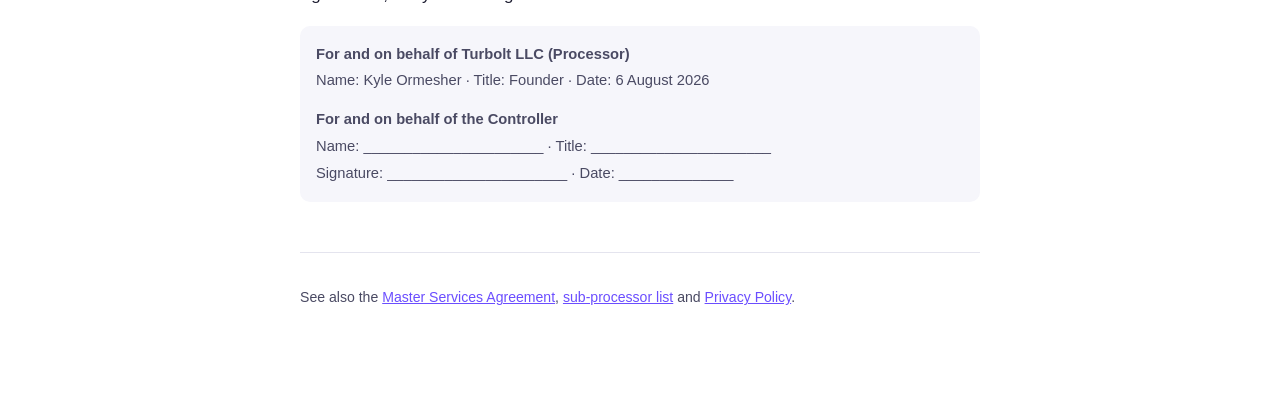
==== commit ae0414a6: "Privacy 2.14: Apple's own App Store ad attribution, read through RevenueCat Co-Authored-By: Claude O" ====
--- a/dpa.html
+++ b/dpa.html
@@ -234,7 +234,7 @@
     <tr><td>Anthropic</td><td>Wording heads-up questions, next steps and suggested reminders, from a reminder&rsquo;s title</td><td>United States</td><td>SCCs + UK Addendum</td></tr>
     <tr><td>Expo</td><td>Push delivery and app updates</td><td>United States</td><td>SCCs + UK Addendum</td></tr>
     <tr><td>Apple</td><td>Distribution, push, payments</td><td>United States / global</td><td>Apple transfer framework</td></tr>
-    <tr><td>RevenueCat</td><td>Subscription state</td><td>United States</td><td>SCCs + UK Addendum</td></tr>
+    <tr><td>RevenueCat</td><td>Subscription state; App Store ad attribution (Apple AdServices)</td><td>United States</td><td>SCCs + UK Addendum</td></tr>
   </tbody>
 </table>
 </div>
